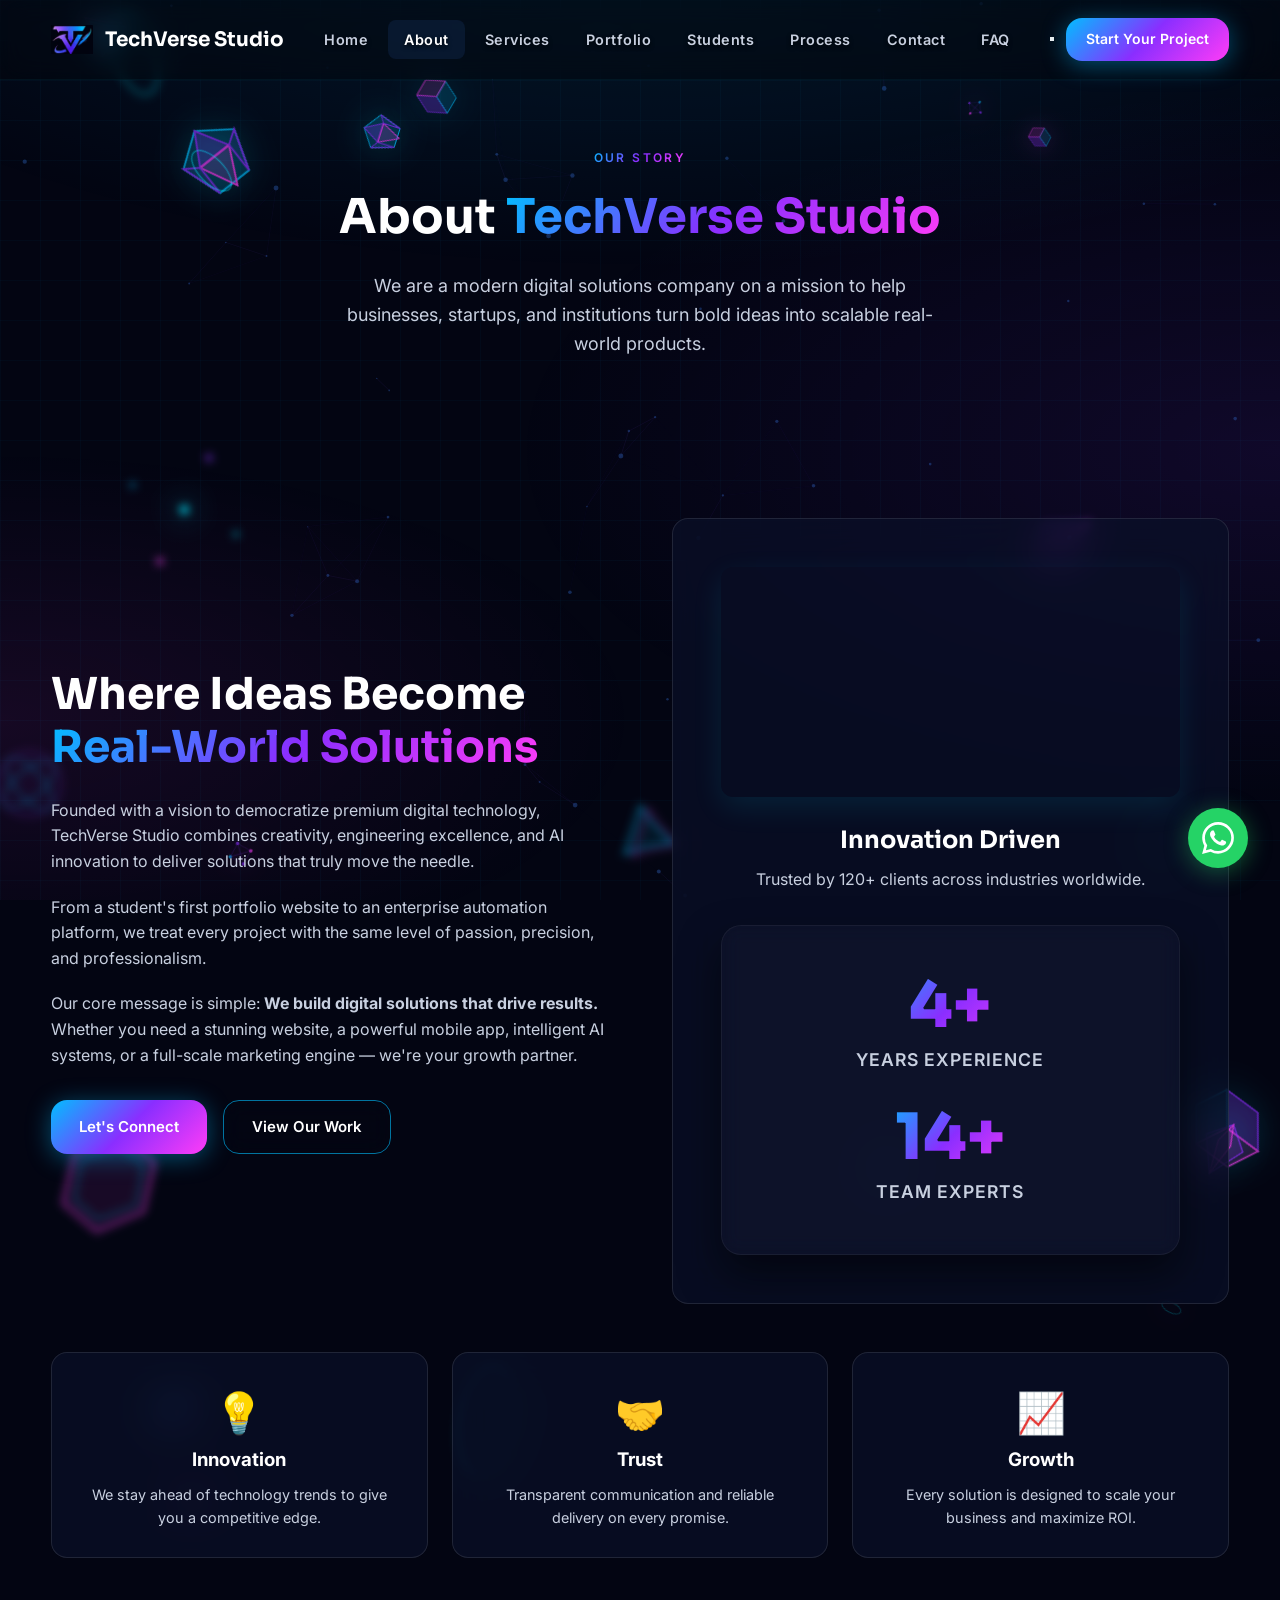
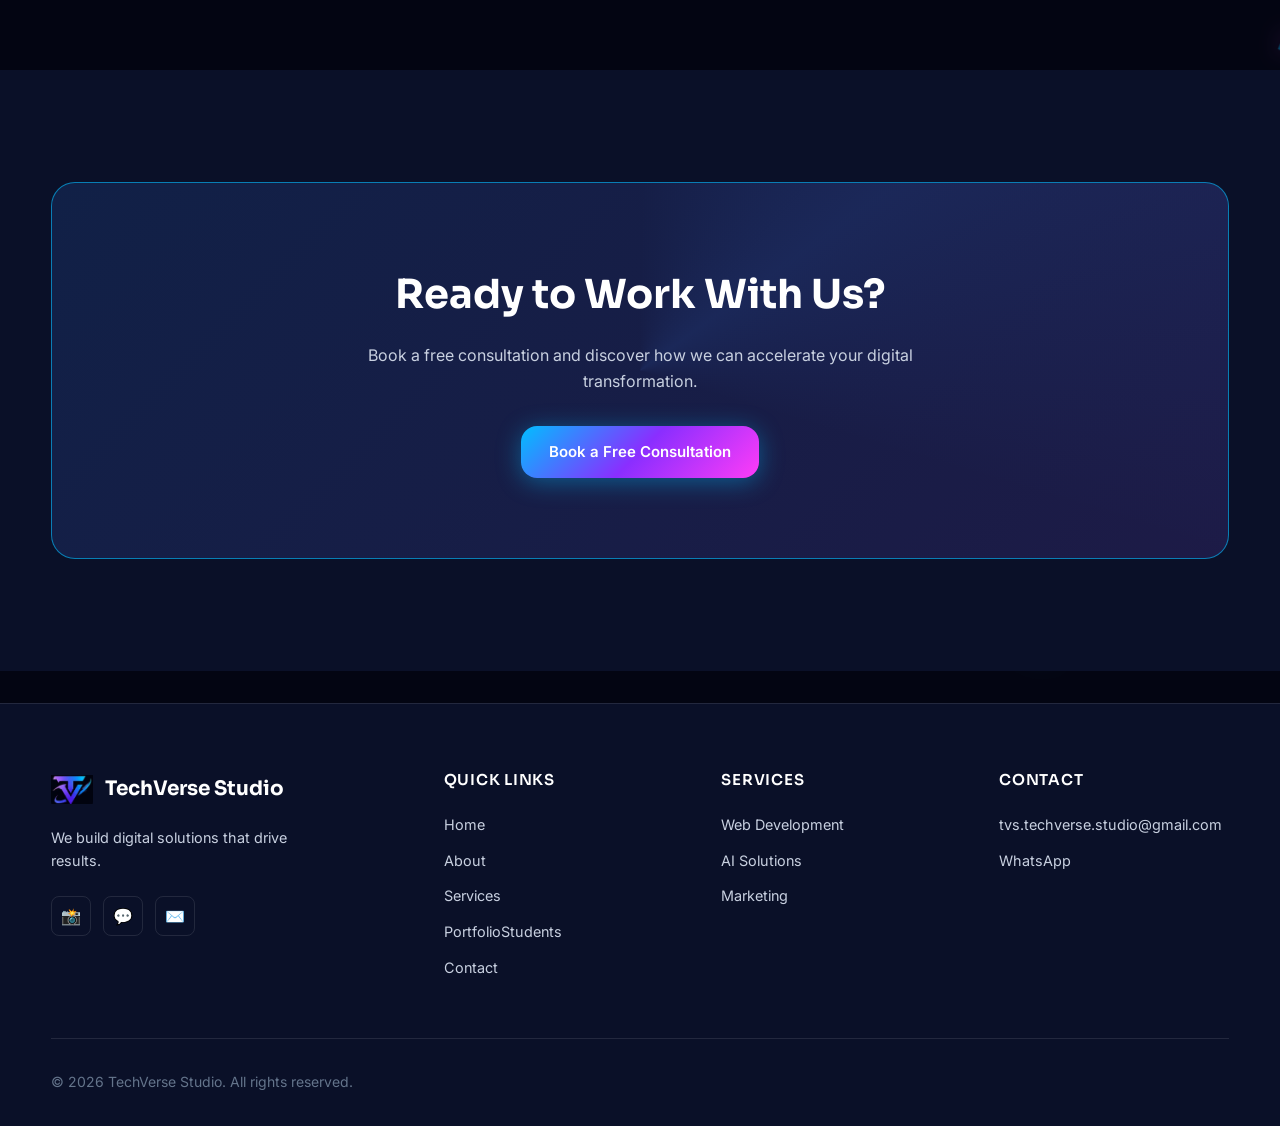
==== about.html @ c6647435 "Refine logo slider layout with perfect circular icons and polished typography" ====
<!DOCTYPE html>
<html lang="en" data-theme="dark">
<head>
  <meta charset="UTF-8">
  <meta name="viewport" content="width=device-width, initial-scale=1.0">
  <meta name="description" content="About TechVerse Studio — A premium digital solutions company building web, mobile, AI, and marketing systems that drive real results.">
  <title>About Us | TechVerse Studio</title>
  <link rel="stylesheet" href="css/style.css?v=20">
</head>
<body>
  <canvas id="particle-canvas" aria-hidden="true"></canvas>
  <header class="navbar scrolled" role="banner">
    <div class="nav-inner">
      <a href="index.html" class="logo"><div class="logo-icon"><img src="assets/logo.png" alt="TechVerse Studio logo"></div><span>TechVerse Studio</span></a>
      <nav class="nav-links" aria-label="Main navigation">
        <a href="index.html">Home</a><a href="about.html" class="active">About</a><a href="services.html">Services</a><a href="portfolio.html">Portfolio</a><a href="students.html">Students</a><a href="process.html">Process</a><a href="contact.html">Contact</a><a href="faq.html">FAQ</a>
      </nav>
      <div class="nav-actions">
        <button class="theme-toggle" type="button" aria-label="Switch theme"></button>
        <a href="contact.html" class="btn btn-primary btn-sm nav-cta">Start Your Project</a>
        <button class="menu-toggle" type="button" aria-label="Open menu"><span></span><span></span><span></span></button>
      </div>
    </div>
    <nav class="mobile-menu" aria-label="Mobile navigation">
      <a href="index.html">Home</a><a href="about.html" class="active">About</a><a href="services.html">Services</a><a href="portfolio.html">Portfolio</a><a href="students.html">Students</a><a href="process.html">Process</a><a href="contact.html">Contact</a><a href="faq.html">FAQ</a>
      <a href="contact.html" class="btn btn-primary" style="margin-top:1rem;text-align:center;">Start Your Project</a>
    </nav>
  </header>

  <main>
    <section class="page-hero">
      <div class="container reveal">
        <span class="section-label">Our Story</span>
        <h1>About <span class="gradient-text">TechVerse Studio</span></h1>
        <p>We are a modern digital solutions company on a mission to help businesses, startups, and institutions turn bold ideas into scalable real-world products.</p>
      </div>
    </section>

    <section class="section">
      <div class="container">
        <div class="about-grid">
          <div class="reveal">
            <h2 class="section-title" style="text-align:left;margin-bottom:1.5rem;">Where Ideas Become <span class="gradient-text">Real-World Solutions</span></h2>
            <p style="color:var(--text-secondary);margin-bottom:1.25rem;">Founded with a vision to democratize premium digital technology, TechVerse Studio combines creativity, engineering excellence, and AI innovation to deliver solutions that truly move the needle.</p>
            <p style="color:var(--text-secondary);margin-bottom:1.25rem;">From a student's first portfolio website to an enterprise automation platform, we treat every project with the same level of passion, precision, and professionalism.</p>
            <p style="color:var(--text-secondary);margin-bottom:2rem;">Our core message is simple: <strong>We build digital solutions that drive results.</strong> Whether you need a stunning website, a powerful mobile app, intelligent AI systems, or a full-scale marketing engine — we're your growth partner.</p>
            <div class="btn-group">
              <a href="contact.html" class="btn btn-primary">Let's Connect</a>
              <a href="portfolio.html" class="btn btn-secondary">View Our Work</a>
            </div>
          </div>
          <div class="about-visual reveal">
            <div class="glass-card">
              <div style="margin-bottom:1.5rem; border-radius: 12px; overflow: hidden; box-shadow: 0 10px 30px rgba(0, 229, 255, 0.1);">
                <video src="assets/videos/about-video.mp4" autoplay playsinline style="width: 100%; display: block;"></video>
              </div>
              <h3 style="font-family:var(--font-display);font-size:1.5rem;margin-bottom:0.5rem;">Innovation Driven</h3>
              <p style="color:var(--text-secondary);">Trusted by 120+ clients across industries worldwide.</p>
              <div class="stats-bar" style="margin-top:2rem;grid-template-columns:repeat(2,1fr);">
                <div class="stat-item"><div class="stat-number" data-count="5" data-suffix="+">0</div><div class="stat-label">Years Experience</div></div>
                <div class="stat-item"><div class="stat-number" data-count="15" data-suffix="+">0</div><div class="stat-label">Team Experts</div></div>
              </div>
            </div>
          </div>
        </div>
        <div class="values-grid">
          <article class="glass-card value-card reveal"><span class="value-icon" aria-hidden="true">💡</span><h3>Innovation</h3><p style="color:var(--text-secondary);font-size:0.9rem;margin-top:0.5rem;">We stay ahead of technology trends to give you a competitive edge.</p></article>
          <article class="glass-card value-card reveal"><span class="value-icon" aria-hidden="true">🤝</span><h3>Trust</h3><p style="color:var(--text-secondary);font-size:0.9rem;margin-top:0.5rem;">Transparent communication and reliable delivery on every promise.</p></article>
          <article class="glass-card value-card reveal"><span class="value-icon" aria-hidden="true">📈</span><h3>Growth</h3><p style="color:var(--text-secondary);font-size:0.9rem;margin-top:0.5rem;">Every solution is designed to scale your business and maximize ROI.</p></article>
        </div>
      </div>
    </section>

    <section class="section" style="background:var(--bg-secondary);">
      <div class="container reveal">
        <div class="cta-banner">
          <h2>Ready to Work With Us?</h2>
          <p>Book a free consultation and discover how we can accelerate your digital transformation.</p>
          <a href="contact.html" class="btn btn-primary">Book a Free Consultation</a>
        </div>
      </div>
    </section>
  </main>

  <footer class="footer" role="contentinfo">
    <div class="container">
      <div class="footer-grid">
        <div class="footer-brand">
          <a href="index.html" class="logo"><div class="logo-icon"><img src="assets/logo.png" alt="TechVerse Studio logo"></div><span>TechVerse Studio</span></a>
          <p>We build digital solutions that drive results.</p>
          <div class="social-links"><a href="https://www.instagram.com/techverse.studio?igsh=OHdoYjA3OWU3Mjho" target="_blank" rel="noopener noreferrer" aria-label="Instagram">📸</a><a href="#" data-whatsapp aria-label="WhatsApp">💬</a><a href="mailto:tvs.techverse.studio@gmail.com" aria-label="Email">✉️</a></div>
        </div>
        <div><h4>Quick Links</h4><ul class="footer-links"><li><a href="index.html">Home</a></li><li><a href="about.html">About</a></li><li><a href="services.html">Services</a></li><li><a href="portfolio.html">Portfolio</a><a href="students.html">Students</a></li><li><a href="contact.html">Contact</a></li></ul></div>
        <div><h4>Services</h4><ul class="footer-links"><li><a href="services.html">Web Development</a></li><li><a href="services.html">AI Solutions</a></li><li><a href="services.html">Marketing</a></li></ul></div>
        <div><h4>Contact</h4><ul class="footer-links"><li><a href="mailto:tvs.techverse.studio@gmail.com">tvs.techverse.studio@gmail.com</a></li><li><a href="#" data-whatsapp>WhatsApp</a></li></ul></div>
      </div>
      <div class="footer-bottom"><p>&copy; 2026 TechVerse Studio. All rights reserved.</p></div>
    </div>
  </footer>
  <a href="#" class="whatsapp-float" data-whatsapp aria-label="Chat on WhatsApp"><svg viewBox="0 0 24 24"><path d="M17.472 14.382c-.297-.149-1.758-.867-2.03-.967-.273-.099-.471-.148-.67.15-.197.297-.767.966-.94 1.164-.173.199-.347.223-.644.075-.297-.15-1.255-.463-2.39-1.475-.883-.788-1.48-1.761-1.653-2.059-.173-.297-.018-.458.13-.606.134-.133.298-.347.446-.52.149-.174.198-.298.298-.497.099-.198.05-.371-.025-.52-.075-.149-.669-1.612-.916-2.207-.242-.579-.487-.5-.669-.51-.173-.008-.371-.01-.57-.01-.198 0-.52.074-.792.372-.272.297-1.04 1.016-1.04 2.479 0 1.462 1.065 2.875 1.213 3.074.149.198 2.096 3.2 5.077 4.487.709.306 1.262.489 1.694.625.712.227 1.36.195 1.871.118.571-.085 1.758-.719 2.006-1.413.248-.694.248-1.289.173-1.413-.074-.124-.272-.198-.57-.347m-5.421 7.403h-.004a9.87 9.87 0 01-5.031-1.378l-.361-.214-3.741.982.998-3.648-.235-.374a9.86 9.86 0 01-1.51-5.26c.001-5.45 4.436-9.884 9.888-9.884 2.64 0 5.122 1.03 6.988 2.898a9.825 9.825 0 012.893 6.994c-.003 5.45-4.435 9.884-9.885 9.884m8.413-18.297A11.815 11.815 0 0012.05 0C5.495 0 .16 5.335.157 11.892c0 2.096.547 4.142 1.588 5.945L.057 24l6.305-1.654a11.882 11.882 0 005.683 1.448h.005c6.554 0 11.89-5.335 11.893-11.893a11.821 11.821 0 00-3.48-8.413z"/></svg></a>
  <script src="js/main.js"></script>
</body>
</html>
---- css/style.css ----
/* TechVerse Studio — Premium Futuristic Design System */

@import url('https://fonts.googleapis.com/css2?family=Inter:wght@300;400;500;600;700&family=Sora:wght@400;500;600;700;800&display=swap');

:root {
  --bg-primary: #030512;
  --bg-secondary: #0A1028;
  --bg-card: rgba(10, 16, 40, 0.7);
  --bg-card-hover: rgba(14, 22, 56, 0.9);
  --text-primary: #FFFFFF;
  --text-secondary: #C8D0E0;
  --text-muted: #64748b;
  --accent-blue: #00BFFF;
  --accent-cyan: #00E5FF;
  --accent-purple: #8A2EFF;
  --accent-pink: #FF3CF7;
  --gradient-main: linear-gradient(135deg, #00BFFF 0%, #8A2EFF 50%, #FF3CF7 100%);
  --gradient-text: linear-gradient(135deg, #00BFFF, #8A2EFF, #FF3CF7);
  --gradient-glow: linear-gradient(135deg, rgba(0, 191, 255, 0.4), rgba(138, 46, 255, 0.4));
  --border-glass: rgba(255, 255, 255, 0.1);
  --border-glow: rgba(0, 191, 255, 0.6);
  --shadow-neon: 0 0 20px rgba(0, 191, 255, 0.4), 0 0 60px rgba(138, 46, 255, 0.3);
  --shadow-card: 0 8px 32px rgba(0, 0, 0, 0.6);
  --radius-sm: 8px;
  --radius-md: 12px;
  --radius-lg: 16px;
  --radius-xl: 24px;
  --font-display: 'Sora', sans-serif;
  --font-body: 'Inter', sans-serif;
  --nav-height: 80px;
  --transition: 0.35s cubic-bezier(0.4, 0, 0.2, 1);
  --container: min(1200px, 92vw);
}

[data-theme="light"] {
  --bg-primary: #f8fafc;
  --bg-secondary: #eef2ff;
  --bg-card: rgba(255, 255, 255, 0.85);
  --bg-card-hover: rgba(255, 255, 255, 0.95);
  --text-primary: #0f172a;
  --text-secondary: #475569;
  --text-muted: #64748b;
  --border-glass: rgba(15, 23, 42, 0.1);
  --border-glow: rgba(59, 130, 246, 0.25);
  --shadow-neon: 0 0 40px rgba(59, 130, 246, 0.1);
  --shadow-card: 0 8px 32px rgba(15, 23, 42, 0.08);
}

*, *::before, *::after {
  box-sizing: border-box;
  margin: 0;
  padding: 0;
}

html {
  scroll-behavior: smooth;
  scroll-padding-top: var(--nav-height);
}

body {
  font-family: var(--font-body);
  background: var(--bg-primary);
  color: var(--text-primary);
  line-height: 1.6;
  overflow-x: hidden;
  position: relative;
  transition: background var(--transition), color var(--transition);
}

body::before {
  content: '';
  position: fixed;
  inset: 0;
  background:
    radial-gradient(ellipse 80% 50% at 50% -20%, rgba(0, 191, 255, 0.15), transparent),
    radial-gradient(ellipse 60% 40% at 100% 50%, rgba(138, 46, 255, 0.1), transparent),
    radial-gradient(ellipse 50% 30% at 0% 80%, rgba(255, 60, 247, 0.08), transparent),
    linear-gradient(rgba(0, 191, 255, 0.03) 1px, transparent 1px),
    linear-gradient(90deg, rgba(0, 191, 255, 0.03) 1px, transparent 1px);
  background-size: 100% 100%, 100% 100%, 100% 100%, 40px 40px, 40px 40px;
  pointer-events: none;
  z-index: 0;
}

#particle-canvas {
  position: fixed;
  inset: 0;
  z-index: 0;
  pointer-events: none;
  opacity: 0.6;
}

img {
  max-width: 100%;
  height: auto;
  display: block;
}

a {
  color: inherit;
  text-decoration: none;
  transition: color var(--transition);
}

ul { list-style: none; }

.container {
  width: var(--container);
  margin-inline: auto;
  position: relative;
  z-index: 1;
}

.hero {
  min-height: 100vh;
  display: flex;
  align-items: center;
  padding: calc(var(--nav-height) + 4rem) 0 4rem;
  background: radial-gradient(circle at top right, rgba(138, 46, 255, 0.1), transparent 40%),
              radial-gradient(circle at bottom left, rgba(0, 191, 255, 0.1), transparent 40%);
  position: relative;
}

.section {
  padding: clamp(4rem, 10vw, 7rem) 0;
  position: relative;
  z-index: 1;
}

.section-header {
  text-align: center;
  max-width: 720px;
  margin: 0 auto clamp(2.5rem, 5vw, 4rem);
}

.section-label {
  display: inline-block;
  font-size: 0.75rem;
  font-weight: 600;
  letter-spacing: 0.2em;
  text-transform: uppercase;
  background: var(--gradient-text);
  -webkit-background-clip: text;
  -webkit-text-fill-color: transparent;
  background-clip: text;
  margin-bottom: 0.75rem;
}

.section-title {
  font-family: var(--font-display);
  font-size: clamp(1.75rem, 4vw, 2.75rem);
  font-weight: 700;
  line-height: 1.2;
  margin-bottom: 1rem;
}

.section-desc {
  color: var(--text-secondary);
  font-size: clamp(1rem, 2vw, 1.125rem);
}

.gradient-text {
  background: var(--gradient-text);
  -webkit-background-clip: text;
  -webkit-text-fill-color: transparent;
  background-clip: text;
}

/* Buttons */
.btn {
  display: inline-flex;
  align-items: center;
  justify-content: center;
  gap: 0.5rem;
  padding: 0.875rem 1.75rem;
  font-family: var(--font-body);
  font-size: 0.9375rem;
  font-weight: 600;
  border-radius: 16px;
  border: none;
  cursor: pointer;
  transition: all 0.4s cubic-bezier(0.4, 0, 0.2, 1);
  position: relative;
  overflow: hidden;
}

.btn-primary {
  background: var(--gradient-main);
  color: #fff;
  box-shadow: 0 4px 24px rgba(0, 191, 255, 0.4);
}

.btn-primary:hover {
  transform: translateY(-3px) scale(1.02);
  box-shadow: 0 8px 40px rgba(0, 191, 255, 0.6), 0 0 60px rgba(138, 46, 255, 0.4);
}

.btn-secondary {
  background: transparent;
  color: var(--text-primary);
  border: 1px solid var(--border-glow);
  backdrop-filter: blur(12px);
}

.btn-secondary:hover {
  border-color: var(--accent-cyan);
  background: rgba(0, 191, 255, 0.1);
  box-shadow: 0 0 30px rgba(0, 229, 255, 0.3);
  transform: translateY(-3px) scale(1.02);
}

.btn-ghost {
  background: rgba(255, 255, 255, 0.05);
  border: 1px solid var(--border-glass);
  color: var(--text-primary);
}

.btn-ghost:hover {
  background: rgba(255, 255, 255, 0.1);
  border-color: var(--border-glow);
}

.btn-sm { padding: 0.625rem 1.25rem; font-size: 0.875rem; }

.btn-group {
  display: flex;
  flex-wrap: wrap;
  gap: 1rem;
}

/* Glass cards */
.glass-card {
  background: var(--bg-card);
  backdrop-filter: blur(20px);
  -webkit-backdrop-filter: blur(20px);
  border: 1px solid var(--border-glass);
  border-radius: var(--radius-lg);
  padding: 1.75rem;
  transition: all var(--transition);
  position: relative;
  overflow: hidden;
}

.glass-card::before {
  content: '';
  position: absolute;
  inset: 0;
  border-radius: inherit;
  padding: 2px;
  background: linear-gradient(135deg, rgba(0, 191, 255, 0.8), transparent 40%, rgba(255, 60, 247, 0.6));
  -webkit-mask: linear-gradient(#fff 0 0) content-box, linear-gradient(#fff 0 0);
  mask: linear-gradient(#fff 0 0) content-box, linear-gradient(#fff 0 0);
  -webkit-mask-composite: xor;
  mask-composite: exclude;
  opacity: 0;
  transition: opacity var(--transition);
  pointer-events: none;
}

.glass-card:hover {
  background: var(--bg-card-hover);
  transform: translateY(-4px);
  box-shadow: var(--shadow-neon), var(--shadow-card);
  border-color: var(--border-glow);
}

.glass-card:hover::before { opacity: 1; }

/* Navbar */
.navbar {
  position: fixed;
  top: 0;
  left: 0;
  right: 0;
  height: var(--nav-height);
  z-index: 1000;
  transition: all var(--transition);
}

.navbar.scrolled {
  background: rgba(3, 5, 8, 0.85);
  backdrop-filter: blur(20px);
  -webkit-backdrop-filter: blur(20px);
  border-bottom: 1px solid var(--border-glass);
  box-shadow: 0 4px 24px rgba(0, 0, 0, 0.2);
}

[data-theme="light"] .navbar.scrolled {
  background: rgba(248, 250, 252, 0.9);
}

.nav-inner {
  display: flex;
  align-items: center;
  justify-content: space-between;
  height: 100%;
  width: var(--container);
  margin-inline: auto;
}

.logo {
  display: flex;
  align-items: center;
  gap: 0.75rem;
  font-family: var(--font-display);
  font-weight: 700;
  font-size: 1.25rem;
}

.logo-icon {
  width: 42px;
  height: 42px;
  border-radius: var(--radius-sm);
  background: transparent;
  display: flex;
  align-items: center;
  justify-content: center;
  flex-shrink: 0;
  overflow: hidden;
}

.logo-icon svg { width: 24px; height: 24px; }

.logo-icon img {
  width: 100%;
  height: 100%;
  object-fit: contain;
}

.nav-links {
  display: flex;
  align-items: center;
  gap: 0.25rem;
}

.nav-links a {
  padding: 0.5rem 1rem;
  font-size: 0.9rem;
  font-weight: 500;
  color: var(--text-secondary);
  border-radius: var(--radius-sm);
  transition: all var(--transition);
}

.nav-links a:hover,
.nav-links a.active {
  color: var(--text-primary);
  background: rgba(59, 130, 246, 0.1);
}

.nav-actions {
  display: flex;
  align-items: center;
  gap: 0.75rem;
}



.theme-toggle:hover {
  border-color: var(--border-glow);
  box-shadow: 0 0 16px rgba(59, 130, 246, 0.2);
}

.nav-cta { display: inline-flex; }

.menu-toggle {
  display: none;
  flex-direction: column;
  gap: 5px;
  width: 44px;
  height: 44px;
  padding: 10px;
  border: 1px solid var(--border-glass);
  border-radius: var(--radius-sm);
  background: rgba(255, 255, 255, 0.05);
  cursor: pointer;
}

.menu-toggle span {
  display: block;
  height: 2px;
  background: var(--text-primary);
  border-radius: 2px;
  transition: all var(--transition);
}

.menu-toggle.active span:nth-child(1) {
  transform: rotate(45deg) translate(5px, 5px);
}

.menu-toggle.active span:nth-child(2) { opacity: 0; }

.menu-toggle.active span:nth-child(3) {
  transform: rotate(-45deg) translate(5px, -5px);
}

.mobile-menu {
  display: none;
  position: fixed;
  top: var(--nav-height);
  left: 0;
  right: 0;
  bottom: 0;
  background: rgba(3, 5, 8, 0.98);
  backdrop-filter: blur(24px);
  z-index: 999;
  padding: 2rem;
  flex-direction: column;
  gap: 0.5rem;
  transform: translateX(100%);
  transition: transform 0.4s cubic-bezier(0.4, 0, 0.2, 1);
}

.mobile-menu.open {
  transform: translateX(0);
}

.mobile-menu a {
  padding: 1rem 1.25rem;
  font-size: 1.125rem;
  font-weight: 500;
  border-radius: var(--radius-md);
  border: 1px solid transparent;
}

.mobile-menu a:hover,
.mobile-menu a.active {
  background: rgba(59, 130, 246, 0.1);
  border-color: var(--border-glass);
}

/* Hero */
.hero {
  min-height: 100vh;
  display: flex;
  align-items: center;
  padding-top: var(--nav-height);
  position: relative;
  overflow: hidden;
}

.hero-grid {
  display: grid;
  grid-template-columns: 1fr 1fr;
  gap: 3rem;
  align-items: center;
}

.hero-badge {
  display: inline-flex;
  align-items: center;
  gap: 0.5rem;
  padding: 0.5rem 1rem;
  background: rgba(59, 130, 246, 0.1);
  border: 1px solid var(--border-glow);
  border-radius: 100px;
  font-size: 0.8125rem;
  font-weight: 500;
  color: var(--accent-cyan);
  margin-bottom: 1.5rem;
  animation: fadeInUp 0.8s ease;
}

.hero-badge .pulse {
  width: 8px;
  height: 8px;
  background: var(--accent-cyan);
  border-radius: 50%;
  animation: pulse 2s infinite;
}

.hero-content {
  position: relative;
  pointer-events: auto;
}

.hero h1 {
  font-family: var(--font-display);
  font-size: clamp(2.25rem, 5vw, 3.5rem);
  font-weight: 800;
  line-height: 1.1;
  margin-bottom: 1.25rem;
  animation: fadeInUp 0.8s ease 0.1s both;
}

.hero-tagline {
  font-size: clamp(1rem, 2vw, 1.25rem);
  color: var(--accent-cyan);
  font-weight: 500;
  margin-bottom: 0.75rem;
  animation: fadeInUp 0.8s ease 0.15s both;
}

.hero p {
  color: var(--text-secondary);
  font-size: clamp(1rem, 2vw, 1.125rem);
  max-width: 540px;
  margin-bottom: 2rem;
  animation: fadeInUp 0.8s ease 0.2s both;
}

.hero .btn-group { animation: fadeInUp 0.8s ease 0.3s both; }

.hero-visual {
  position: relative;
  animation: fadeIn 1s ease 0.4s both;
  display: flex;
  justify-content: center;
  align-items: center; /* Align with left-side content center */
}

/* 3D Robot Video Integration */
.robot-container {
  position: relative;
  width: 180%; /* Even larger frame width */
  max-width: 1400px; 
  right: -25%; 
  margin-inline: auto;
  display: flex;
  justify-content: flex-end;
  align-items: center;
  transform: translateY(-20px) scale(2.1); /* Scaled up by ~30% from 1.6 */
  pointer-events: none;
}

.robot-ambient-glow {
  position: absolute;
  bottom: 10%;
  left: 50%;
  transform: translateX(-50%);
  width: 60%;
  height: 40px;
  background: radial-gradient(ellipse at center, rgba(138, 46, 255, 0.6) 0%, rgba(0, 191, 255, 0.3) 50%, transparent 80%);
  filter: blur(20px);
  z-index: 0;
  animation: pulse 4s infinite alternate;
}

.robot-video {
  width: 100%;
  height: auto;
  position: relative;
  z-index: 1;
  object-fit: contain;
  /* Strictly remove generator logos in corners */
  clip-path: inset(0 15% 15% 15%); 
  /* Aggressively fade the margins of the video box to 0% opacity long before the actual edge, guaranteeing a seamless blend into the website background */
  -webkit-mask-image: radial-gradient(ellipse at 50% 45%, black 40%, transparent 75%);
  mask-image: radial-gradient(ellipse at 50% 45%, black 40%, transparent 75%);
}

/* Creative Speech Cloud Caption */
.video-caption {
  position: absolute;
  top: -20%; /* Shifted even higher to -20% */
  right: 55%; /* Shifted towards the right */
  z-index: 20;
  display: flex;
  align-items: center;
  justify-content: center;
  background: rgba(3, 5, 18, 0.7);
  backdrop-filter: blur(12px);
  -webkit-backdrop-filter: blur(12px);
  border: 1px solid rgba(0, 229, 255, 0.3);
  padding: 1.25rem 2rem;
  /* Speech bubble shape: fully rounded except the bottom-right corner which acts as the base of the tail */
  border-radius: 40px 40px 5px 40px;
  box-shadow: 0 15px 35px rgba(0, 229, 255, 0.15), inset 0 0 15px rgba(0, 229, 255, 0.1);
  animation: float 4s ease-in-out infinite;
  white-space: nowrap;
  
  /* Hidden by default, appears when waving */
  opacity: 0;
  transform: translateY(10px) scale(0.95);
  transition: opacity 0.4s ease, transform 0.4s ease;
  pointer-events: none;
}

.hero-visual.is-waving .video-caption {
  opacity: 1;
  transform: translateY(0) scale(1);
}

/* The Speech Tail pointing towards the robot's mouth */
.video-caption::after {
  content: '';
  position: absolute;
  bottom: 10px;
  right: -12px;
  width: 24px;
  height: 24px;
  background: rgba(3, 5, 18, 0.7);
  border-right: 1px solid rgba(0, 229, 255, 0.3);
  border-top: 1px solid rgba(0, 229, 255, 0.3);
  backdrop-filter: blur(12px);
  -webkit-backdrop-filter: blur(12px);
  transform: rotate(45deg);
  border-radius: 4px;
  z-index: -1;
  box-shadow: 5px -5px 10px rgba(0, 229, 255, 0.05);
}

.typewriter-text {
  font-family: var(--font-mono);
  font-size: clamp(0.9rem, 1.2vw, 1.1rem);
  font-weight: 600;
  color: #ffffff;
  text-transform: uppercase;
  letter-spacing: 3px;
  text-shadow: 0 0 8px rgba(0, 229, 255, 0.5);
  border-right: none;
  white-space: normal;
  text-align: center;
  margin: 0 auto;
  line-height: 1.4;
  clip-path: inset(0 100% 0 0);
  animation: none;
}

.hero-visual.is-waving .typewriter-text {
  animation: typing-clip 1.5s forwards;
}

@keyframes typing-clip {
  from { clip-path: inset(0 100% 0 0); }
  to { clip-path: inset(0 0 0 0); }
}

@keyframes blink-caret {
  from, to { border-color: transparent }
  50% { border-color: var(--accent-cyan); }
}

.floating {
  animation: float 6s ease-in-out infinite;
}

.floating-delay { animation-delay: -3s; }

/* Stats */
.stats-bar {
  display: grid;
  grid-template-columns: repeat(4, 1fr);
  gap: 1.5rem;
  margin-top: 4rem;
  padding: 2rem;
  background: var(--bg-card);
  backdrop-filter: blur(20px);
  border: 1px solid var(--border-glass);
  border-radius: var(--radius-xl);
}

.stat-item { text-align: center; }

.stat-number {
  font-family: var(--font-display);
  font-size: clamp(2rem, 4vw, 2.75rem);
  font-weight: 700;
  background: var(--gradient-text);
  -webkit-background-clip: text;
  -webkit-text-fill-color: transparent;
  background-clip: text;
}

.stat-label {
  font-size: 0.875rem;
  color: var(--text-secondary);
  margin-top: 0.25rem;
}

/* Services grid */
.services-grid {
  display: grid;
  grid-template-columns: repeat(auto-fill, minmax(280px, 1fr));
  gap: 1.5rem;
}

.service-card .service-icon {
  width: 56px;
  height: 56px;
  border-radius: var(--radius-md);
  background: linear-gradient(135deg, rgba(59, 130, 246, 0.2), rgba(139, 92, 246, 0.2));
  display: flex;
  align-items: center;
  justify-content: center;
  font-size: 1.5rem;
  margin-bottom: 1.25rem;
  transition: transform var(--transition);
}

.service-card:hover .service-icon {
  transform: scale(1.08);
  box-shadow: 0 0 24px rgba(59, 130, 246, 0.3);
}

.service-card h3 {
  font-family: var(--font-display);
  font-size: 1.125rem;
  font-weight: 600;
  margin-bottom: 0.5rem;
}

.service-card p {
  font-size: 0.9rem;
  color: var(--text-secondary);
  line-height: 1.5;
}

/* Why choose / benefits */
.benefits-grid {
  display: grid;
  grid-template-columns: repeat(auto-fill, minmax(300px, 1fr));
  gap: 1.5rem;
}

.benefit-card {
  display: flex;
  gap: 1.25rem;
  align-items: flex-start;
}

.benefit-num {
  font-family: var(--font-display);
  font-size: 2rem;
  font-weight: 800;
  background: var(--gradient-text);
  -webkit-background-clip: text;
  -webkit-text-fill-color: transparent;
  background-clip: text;
  opacity: 0.6;
  line-height: 1;
}

.benefit-card h3 {
  font-size: 1.125rem;
  font-weight: 600;
  margin-bottom: 0.375rem;
}

.benefit-card p {
  font-size: 0.9rem;
  color: var(--text-secondary);
}

/* Industries */
.industries-grid {
  display: grid;
  grid-template-columns: repeat(auto-fill, minmax(160px, 1fr));
  gap: 1.25rem;
}

.industry-card {
  text-align: center;
  padding: 2rem 1rem;
}

.industry-card .industry-icon {
  font-size: 2.5rem;
  margin-bottom: 1rem;
  display: block;
}

.industry-card h3 {
  font-size: 1rem;
  font-weight: 600;
}

/* Process timeline */
.process-timeline {
  display: grid;
  grid-template-columns: repeat(5, 1fr);
  gap: 1rem;
  position: relative;
}

.process-timeline::before {
  content: '';
  position: absolute;
  top: 36px;
  left: 10%;
  right: 10%;
  height: 2px;
  background: linear-gradient(90deg, var(--accent-blue), var(--accent-cyan), var(--accent-purple), var(--accent-pink));
  opacity: 0.6;
  z-index: 0;
}

.process-step {
  text-align: center;
  position: relative;
  z-index: 1;
}

.process-step .step-icon {
  width: 72px;
  height: 72px;
  margin: 0 auto 1.25rem;
  border-radius: 50%;
  background: var(--bg-card);
  border: 2px solid var(--border-glow);
  display: flex;
  align-items: center;
  justify-content: center;
  font-size: 1.5rem;
  transition: all var(--transition);
  box-shadow: var(--shadow-neon);
}

.process-step:hover .step-icon {
  transform: scale(1.1);
  box-shadow: 0 0 32px rgba(59, 130, 246, 0.4);
}

.process-step h3 {
  font-family: var(--font-display);
  font-size: 1rem;
  font-weight: 600;
  margin-bottom: 0.5rem;
}

.process-step p {
  font-size: 0.8125rem;
  color: var(--text-secondary);
  padding: 0 0.5rem;
}

/* Portfolio */
.filter-bar {
  display: flex;
  flex-wrap: wrap;
  justify-content: center;
  gap: 0.75rem;
  margin-bottom: 2.5rem;
}

.filter-btn {
  padding: 0.625rem 1.25rem;
  font-size: 0.875rem;
  font-weight: 500;
  border-radius: 100px;
  border: 1px solid var(--border-glass);
  background: transparent;
  color: var(--text-secondary);
  cursor: pointer;
  transition: all var(--transition);
}

.filter-btn:hover,
.filter-btn.active {
  background: var(--gradient-main);
  color: #fff;
  border-color: transparent;
  box-shadow: 0 4px 16px rgba(59, 130, 246, 0.3);
}

.portfolio-grid {
  display: grid;
  grid-template-columns: repeat(auto-fill, minmax(340px, 1fr));
  gap: 1.5rem;
}

.portfolio-card {
  padding: 0;
  overflow: hidden;
}

.portfolio-card.hidden { display: none; }

.portfolio-image {
  aspect-ratio: 16/10;
  overflow: hidden;
  position: relative;
}

.portfolio-image img {
  width: 100%;
  height: 100%;
  object-fit: cover;
  transition: transform 0.6s ease;
}

.portfolio-card:hover .portfolio-image img {
  transform: scale(1.08);
}

.portfolio-image .category-badge {
  position: absolute;
  top: 1rem;
  left: 1rem;
  padding: 0.375rem 0.875rem;
  background: rgba(3, 5, 8, 0.8);
  backdrop-filter: blur(8px);
  border-radius: 100px;
  font-size: 0.75rem;
  font-weight: 600;
  color: var(--accent-cyan);
}

.portfolio-content { padding: 1.5rem; }

.portfolio-content h3 {
  font-family: var(--font-display);
  font-size: 1.25rem;
  font-weight: 600;
  margin-bottom: 0.5rem;
}

.portfolio-content p {
  font-size: 0.9rem;
  color: var(--text-secondary);
  margin-bottom: 1rem;
}

.tech-tags {
  display: flex;
  flex-wrap: wrap;
  gap: 0.5rem;
}

.tech-tags span {
  font-size: 0.75rem;
  padding: 0.25rem 0.625rem;
  background: rgba(59, 130, 246, 0.1);
  border-radius: 100px;
  color: var(--accent-cyan);
}

/* Testimonials */
.testimonials-grid {
  display: grid;
  grid-template-columns: repeat(auto-fill, minmax(320px, 1fr));
  gap: 1.5rem;
}

.testimonial-card .stars {
  color: #fbbf24;
  font-size: 1rem;
  letter-spacing: 2px;
  margin-bottom: 1rem;
}

.testimonial-card blockquote {
  font-size: 1rem;
  color: var(--text-secondary);
  font-style: italic;
  margin-bottom: 1.5rem;
  line-height: 1.7;
}

.testimonial-author {
  display: flex;
  align-items: center;
  gap: 1rem;
}

.author-avatar {
  width: 48px;
  height: 48px;
  border-radius: 50%;
  background: var(--gradient-main);
  display: flex;
  align-items: center;
  justify-content: center;
  font-weight: 700;
  font-size: 1rem;
}

.author-info strong {
  display: block;
  font-size: 0.9375rem;
}

.author-info span {
  font-size: 0.8125rem;
  color: var(--text-muted);
}

/* CTA banner */
.cta-banner {
  text-align: center;
  padding: clamp(3rem, 8vw, 5rem);
  background: linear-gradient(135deg, rgba(59, 130, 246, 0.15), rgba(139, 92, 246, 0.15));
  border: 1px solid var(--border-glow);
  border-radius: var(--radius-xl);
  position: relative;
  overflow: hidden;
}

.cta-banner::before {
  content: '';
  position: absolute;
  inset: -50%;
  background: conic-gradient(from 0deg, transparent, rgba(59, 130, 246, 0.1), transparent 30%);
  animation: rotate 20s linear infinite;
}

.cta-banner > * { position: relative; z-index: 1; }

.cta-banner h2 {
  font-family: var(--font-display);
  font-size: clamp(1.75rem, 4vw, 2.5rem);
  font-weight: 700;
  margin-bottom: 1rem;
}

.cta-banner p {
  color: var(--text-secondary);
  margin-bottom: 2rem;
  max-width: 560px;
  margin-inline: auto;
}

/* Pricing */
.pricing-grid {
  display: grid;
  grid-template-columns: repeat(auto-fill, minmax(300px, 1fr));
  gap: 1.5rem;
  align-items: stretch;
}

.pricing-card {
  display: flex;
  flex-direction: column;
}

.pricing-card.featured {
  border-color: var(--border-glow);
  transform: scale(1.02);
  box-shadow: var(--shadow-neon);
}

.pricing-card .plan-name {
  font-family: var(--font-display);
  font-size: 1.25rem;
  font-weight: 600;
  margin-bottom: 0.5rem;
}

.pricing-card .plan-price {
  font-size: 2rem;
  font-weight: 700;
  margin-bottom: 0.25rem;
}

.pricing-card .plan-price span {
  font-size: 0.875rem;
  font-weight: 400;
  color: var(--text-muted);
}

.pricing-card .plan-desc {
  font-size: 0.9rem;
  color: var(--text-secondary);
  margin-bottom: 1.5rem;
  flex-grow: 1;
}

.pricing-features {
  margin-bottom: 1.5rem;
}

.pricing-features li {
  padding: 0.5rem 0;
  font-size: 0.9rem;
  color: var(--text-secondary);
  display: flex;
  align-items: center;
  gap: 0.5rem;
}

.pricing-features li::before {
  content: '✓';
  color: var(--accent-cyan);
  font-weight: 700;
}

/* FAQ */
.faq-list { max-width: 800px; margin-inline: auto; }

.faq-item {
  border-bottom: 1px solid var(--border-glass);
  overflow: hidden;
}

.faq-question {
  width: 100%;
  display: flex;
  align-items: center;
  justify-content: space-between;
  gap: 1rem;
  padding: 1.25rem 0;
  background: none;
  border: none;
  color: var(--text-primary);
  font-family: var(--font-body);
  font-size: 1.0625rem;
  font-weight: 600;
  text-align: left;
  cursor: pointer;
  transition: color var(--transition);
}

.faq-question:hover { color: var(--accent-cyan); }

.faq-question .icon {
  flex-shrink: 0;
  width: 28px;
  height: 28px;
  border-radius: 50%;
  border: 1px solid var(--border-glass);
  display: flex;
  align-items: center;
  justify-content: center;
  font-size: 1.25rem;
  transition: transform var(--transition);
}

.faq-item.open .faq-question .icon { transform: rotate(45deg); }

.faq-answer {
  max-height: 0;
  overflow: hidden;
  transition: max-height 0.4s ease;
}

.faq-answer-inner {
  padding-bottom: 1.25rem;
  color: var(--text-secondary);
  font-size: 0.9375rem;
  line-height: 1.7;
}

.faq-item.open .faq-answer { max-height: 300px; }

/* Contact */
.contact-grid {
  display: grid;
  grid-template-columns: 1fr 1.2fr;
  gap: 3rem;
  align-items: start;
}

.contact-info h3 {
  font-family: var(--font-display);
  font-size: 1.5rem;
  margin-bottom: 1rem;
}

.contact-methods {
  display: flex;
  flex-direction: column;
  gap: 1.25rem;
  margin: 2rem 0;
}

.contact-method {
  display: flex;
  align-items: center;
  gap: 1rem;
  padding: 1rem;
  background: var(--bg-card);
  border: 1px solid var(--border-glass);
  border-radius: var(--radius-md);
  transition: all var(--transition);
}

.contact-method:hover {
  border-color: var(--border-glow);
  transform: translateX(4px);
}

.contact-method .icon {
  width: 48px;
  height: 48px;
  border-radius: var(--radius-sm);
  background: linear-gradient(135deg, rgba(59, 130, 246, 0.2), rgba(139, 92, 246, 0.2));
  display: flex;
  align-items: center;
  justify-content: center;
  font-size: 1.25rem;
}

.contact-form .form-group {
  margin-bottom: 1.25rem;
}

.contact-form label {
  display: block;
  font-size: 0.875rem;
  font-weight: 500;
  margin-bottom: 0.5rem;
  color: var(--text-secondary);
}

.contact-form input,
.contact-form select,
.contact-form textarea {
  width: 100%;
  padding: 0.875rem 1rem;
  background: rgba(255, 255, 255, 0.03);
  border: 1px solid var(--border-glass);
  border-radius: var(--radius-md);
  color: var(--text-primary);
  font-family: var(--font-body);
  font-size: 1rem;
  transition: all var(--transition);
}

.contact-form input:focus,
.contact-form select:focus,
.contact-form textarea:focus {
  outline: none;
  border-color: var(--accent-cyan);
  box-shadow: 0 0 0 3px rgba(6, 182, 212, 0.15);
}

.contact-form input.error,
.contact-form select.error,
.contact-form textarea.error {
  border-color: #ef4444;
}

.form-error {
  font-size: 0.8125rem;
  color: #ef4444;
  margin-top: 0.375rem;
  display: none;
}

.form-error.visible { display: block; }

.form-row {
  display: grid;
  grid-template-columns: 1fr 1fr;
  gap: 1.25rem;
}

.form-success {
  display: none;
  padding: 1rem;
  background: rgba(34, 197, 94, 0.1);
  border: 1px solid rgba(34, 197, 94, 0.3);
  border-radius: var(--radius-md);
  color: #4ade80;
  margin-bottom: 1rem;
}

.form-success.visible { display: block; }

/* Blog placeholder */
.blog-grid {
  display: grid;
  grid-template-columns: repeat(auto-fill, minmax(320px, 1fr));
  gap: 1.5rem;
}

.blog-card .blog-date {
  font-size: 0.8125rem;
  color: var(--accent-cyan);
  margin-bottom: 0.75rem;
}

.blog-card h3 {
  font-size: 1.125rem;
  font-weight: 600;
  margin-bottom: 0.5rem;
}

.blog-card p {
  font-size: 0.9rem;
  color: var(--text-secondary);
}

.coming-soon-badge {
  display: inline-block;
  padding: 0.25rem 0.75rem;
  background: rgba(139, 92, 246, 0.2);
  border-radius: 100px;
  font-size: 0.75rem;
  font-weight: 600;
  color: var(--accent-purple);
  margin-bottom: 1rem;
}

/* Page hero (inner pages) */
.page-hero {
  padding: calc(var(--nav-height) + 4rem) 0 3rem;
  text-align: center;
  position: relative;
}

.page-hero h1 {
  font-family: var(--font-display);
  font-size: clamp(2rem, 5vw, 3rem);
  font-weight: 700;
  margin-bottom: 1rem;
}

.page-hero p {
  color: var(--text-secondary);
  font-size: 1.125rem;
  max-width: 600px;
  margin-inline: auto;
}

/* About */
.about-grid {
  display: grid;
  grid-template-columns: 1fr 1fr;
  gap: 4rem;
  align-items: center;
}

.about-visual {
  position: relative;
}

.about-visual .glass-card {
  padding: 3rem;
  text-align: center;
}

.values-grid {
  display: grid;
  grid-template-columns: repeat(3, 1fr);
  gap: 1.5rem;
  margin-top: 3rem;
}

.value-card { text-align: center; }

.value-card .value-icon {
  font-size: 2.5rem;
  margin-bottom: 1rem;
}

/* Footer */
.footer {
  background: var(--bg-secondary);
  border-top: 1px solid var(--border-glass);
  padding: 4rem 0 2rem;
  margin-top: 2rem;
  position: relative;
  z-index: 1;
}

.footer-grid {
  display: grid;
  grid-template-columns: 1.5fr repeat(3, 1fr);
  gap: 3rem;
  margin-bottom: 3rem;
}

.footer-brand p {
  color: var(--text-secondary);
  font-size: 0.9rem;
  margin: 1rem 0 1.5rem;
  max-width: 280px;
}

.footer h4 {
  font-family: var(--font-display);
  font-size: 0.9375rem;
  font-weight: 600;
  margin-bottom: 1.25rem;
  text-transform: uppercase;
  letter-spacing: 0.05em;
}

.footer-links li { margin-bottom: 0.625rem; }

.footer-links a {
  font-size: 0.9rem;
  color: var(--text-secondary);
}

.footer-links a:hover { color: var(--accent-cyan); }

.social-links {
  display: flex;
  gap: 0.75rem;
}

.social-links a {
  width: 40px;
  height: 40px;
  border-radius: var(--radius-sm);
  border: 1px solid var(--border-glass);
  display: flex;
  align-items: center;
  justify-content: center;
  transition: all var(--transition);
}

.social-links a:hover {
  border-color: var(--border-glow);
  background: rgba(59, 130, 246, 0.1);
  transform: translateY(-2px);
}

.footer-bottom {
  padding-top: 2rem;
  border-top: 1px solid var(--border-glass);
  display: flex;
  flex-wrap: wrap;
  justify-content: space-between;
  align-items: center;
  gap: 1rem;
  font-size: 0.875rem;
  color: var(--text-muted);
}

/* WhatsApp float */
.whatsapp-float {
  position: fixed;
  bottom: 2rem;
  right: 2rem;
  width: 60px;
  height: 60px;
  background: #25d366;
  border-radius: 50%;
  display: flex;
  align-items: center;
  justify-content: center;
  box-shadow: 0 4px 24px rgba(37, 211, 102, 0.4);
  z-index: 998;
  transition: all var(--transition);
  animation: pulse-whatsapp 2s infinite;
}

.whatsapp-float:hover {
  transform: scale(1.1);
  box-shadow: 0 8px 32px rgba(37, 211, 102, 0.5);
}

.whatsapp-float svg { width: 32px; height: 32px; fill: #fff; }

/* Animations */
@keyframes fadeInUp {
  from { opacity: 0; transform: translateY(24px); }
  to { opacity: 1; transform: translateY(0); }
}

@keyframes fadeIn {
  from { opacity: 0; }
  to { opacity: 1; }
}

@keyframes float {
  0%, 100% { transform: translateY(0); }
  50% { transform: translateY(-16px); }
}

@keyframes pulse {
  0%, 100% { opacity: 1; transform: scale(1); }
  50% { opacity: 0.5; transform: scale(1.2); }
}

@keyframes pulse-whatsapp {
  0%, 100% { box-shadow: 0 4px 24px rgba(37, 211, 102, 0.4); }
  50% { box-shadow: 0 4px 32px rgba(37, 211, 102, 0.7), 0 0 0 8px rgba(37, 211, 102, 0.1); }
}

@keyframes rotate {
  to { transform: rotate(360deg); }
}

.reveal {
  opacity: 0;
  transform: translateY(30px);
  transition: opacity 0.7s ease, transform 0.7s ease;
}

.reveal.visible {
  opacity: 1;
  transform: translateY(0);
}

/* 3D Floating Objects */
.parallax-layer {
  position: absolute;
  inset: 0;
  pointer-events: none;
  z-index: 0;
  overflow: hidden;
}

.floating-element {
  position: absolute;
  pointer-events: none;
  will-change: transform;
}

.glass-shape {
  background: linear-gradient(135deg, rgba(255, 60, 247, 0.1), rgba(0, 191, 255, 0.1));
  backdrop-filter: blur(8px);
  border: 1px solid rgba(255, 255, 255, 0.1);
  box-shadow: 0 0 20px rgba(138, 46, 255, 0.2);
}

.neon-wireframe {
  fill: none;
  stroke: url(#neon-gradient);
  stroke-width: 2;
  filter: drop-shadow(0 0 10px rgba(0, 191, 255, 0.6));
}

@keyframes float-bob {
  0%, 100% { transform: translateY(0) rotate(0deg); }
  50% { transform: translateY(-30px) rotate(5deg); }
}

@keyframes float-bob-reverse {
  0%, 100% { transform: translateY(0) rotate(0deg); }
  50% { transform: translateY(30px) rotate(-5deg); }
}

@keyframes slow-spin-x {
  from { transform: rotateX(0deg); }
  to { transform: rotateX(360deg); }
}

@keyframes slow-spin-y {
  from { transform: rotateY(0deg); }
  to { transform: rotateY(360deg); }
}

@keyframes slow-spin-z {
  from { transform: rotateZ(0deg); }
  to { transform: rotateZ(360deg); }
}

@keyframes pulse-glow {
  0%, 100% { filter: drop-shadow(0 0 10px rgba(0, 191, 255, 0.4)); opacity: 0.15; }
  50% { filter: drop-shadow(0 0 25px rgba(255, 60, 247, 0.7)); opacity: 0.3; }
}

/* Responsive */
@media (max-width: 1024px) {
  .hero-grid,
  .about-grid,
  .contact-grid { grid-template-columns: 1fr; }

  .hero-visual { order: -1; max-width: 400px; margin-inline: auto; }

  .process-timeline {
    grid-template-columns: repeat(2, 1fr);
    gap: 2rem;
  }

  .process-timeline::before { display: none; }

  .stats-bar { grid-template-columns: repeat(2, 1fr); }

  .footer-grid { grid-template-columns: 1fr 1fr; }

  .values-grid { grid-template-columns: 1fr; }
}

@media (max-width: 768px) {
  .nav-links,
  .nav-cta { display: none !important; }

  .menu-toggle { display: flex; }

  .mobile-menu { display: flex; }

  .process-timeline { grid-template-columns: 1fr; }

  .form-row { grid-template-columns: 1fr; }

  .footer-grid { grid-template-columns: 1fr; }

  .pricing-card.featured { transform: none; }
}

@media (max-width: 480px) {
  .stats-bar { grid-template-columns: 1fr; }

  .btn-group { flex-direction: column; }

  .btn-group .btn { width: 100%; }
}

@media (prefers-reduced-motion: reduce) {
  *, *::before, *::after {
    animation-duration: 0.01ms !important;
    animation-iteration-count: 1 !important;
    transition-duration: 0.01ms !important;
  }
  html { scroll-behavior: auto; }
}
/* ==========================================================================
   Services Section (Zigzag Layout)
   ========================================================================== */
.services-wrapper {
  display: flex;
  flex-direction: column;
}

.service-row {
  display: grid;
  grid-template-columns: 1fr 1fr;
  gap: 4rem;
  align-items: center;
}

.service-content {
  display: flex;
  flex-direction: column;
  gap: 1.25rem;
}

.service-icon {
  width: 56px;
  height: 56px;
  border-radius: 16px;
  background: rgba(138, 46, 255, 0.15);
  border: 1px solid rgba(138, 46, 255, 0.3);
  display: flex;
  align-items: center;
  justify-content: center;
  font-size: 1.5rem;
  color: var(--accent-purple);
  font-weight: 600;
  font-family: var(--font-mono);
}

.service-title {
  font-size: clamp(2rem, 3vw, 2.5rem);
  font-weight: 700;
  line-height: 1.2;
}

.service-desc {
  color: var(--text-secondary);
  font-size: 1.125rem;
  max-width: 90%;
}

.service-list {
  list-style: none;
  padding: 0;
  display: flex;
  flex-direction: column;
  gap: 1rem;
  margin-top: 1rem;
}

.service-list li {
  display: flex;
  align-items: center;
  gap: 1rem;
  color: var(--text-secondary);
  font-size: 1.05rem;
}

.service-list li::before {
  content: '';
  width: 6px;
  height: 6px;
  border-radius: 50%;
  background: var(--accent-purple);
  box-shadow: 0 0 10px var(--accent-purple);
  flex-shrink: 0;
}

.service-visual {
  position: relative;
  width: 100%;
  z-index: 1;
  transition: transform 0.5s cubic-bezier(0.175, 0.885, 0.32, 1.275);
}

.service-visual:hover {
  transform: translateY(-10px) scale(1.02);
}

.service-visual::before {
  content: '';
  position: absolute;
  top: -10%;
  left: -10%;
  right: -10%;
  bottom: -15%;
  background: var(--glow-color, rgba(0, 191, 255, 1));
  filter: blur(80px);
  z-index: -1;
  border-radius: 50%;
  opacity: 0.8;
  transition: all 0.5s ease;
}

.service-visual:hover::before {
  top: -15%;
  left: -15%;
  right: -15%;
  bottom: -20%;
  filter: blur(100px);
  opacity: 1;
}

.service-image-wrapper {
  position: relative;
  z-index: 1;
  border-radius: 20px;
  overflow: hidden;
  background: var(--bg-card);
  border: 1px solid var(--border-glass);
  box-shadow: 0 10px 40px rgba(0, 0, 0, 0.5);
  padding: 8px; /* gives it a nested window feel */
  animation: floatImage 8s ease-in-out infinite;
  transition: box-shadow 0.5s ease;
}

.service-visual:hover .service-image-wrapper {
  box-shadow: 0 20px 50px rgba(0, 0, 0, 0.7);
}

@keyframes floatImage {
  0% { transform: translateY(0px); }
  50% { transform: translateY(-15px); }
  100% { transform: translateY(0px); }
}

.service-image {
  width: 100%;
  height: auto;
  border-radius: 12px;
  display: block;
  object-fit: cover;
}

/* Responsive Reordering for Alternating Rows */
@media (max-width: 992px) {
  .service-row {
    grid-template-columns: 1fr;
    gap: 3rem;
  }
  
  .service-row.reverse .service-content {
    order: -1; /* Ensure text is always above image on mobile */
  }
  
  .service-desc {
    max-width: 100%;
  }
}




/* ==========================================================================
   The TechVerse Portfolio
   ========================================================================== */
#portfolio-verse {
  position: relative;
  width: 100%;
  height: 100vh;
  background: #030512;
  overflow: hidden;
  display: flex;
  justify-content: center;
  align-items: center;
}

.verse-container {
  position: relative;
  width: 100%;
  height: 100%;
}

.verse-container::after {
  content: "";
  position: absolute;
  top: 0; left: 0; right: 0; bottom: 0;
  pointer-events: none;
  background: radial-gradient(circle at center, transparent 30%, rgba(0,0,0,0.85) 100%);
  z-index: 15;
}

/* Fullscreen Background Video */
.verse-brain {
  position: absolute;
  top: 0;
  left: 0;
  width: 100%;
  height: 100%;
  z-index: 10;
  transition: filter 0.5s ease;
}

.verse-brain video {
  width: 100%;
  height: 100%;
  object-fit: cover;
}

/* Project Cards Container */
.verse-projects {
  position: absolute;
  top: 0;
  left: 0;
  width: 100%;
  height: 100%;
  pointer-events: none;
  z-index: 20;
}


/* Hero Intro Card */
.verse-hero-card {
  position: absolute;
  top: 50%;
  left: 50%;
  transform: translate(-50%, -50%);
  width: 90%;
  max-width: 800px;
  background: rgba(10, 15, 30, 0.4);
  backdrop-filter: blur(25px);
  -webkit-backdrop-filter: blur(25px);
  border: 1px solid rgba(255, 255, 255, 0.1);
  border-radius: 30px;
  padding: 4rem;
  text-align: center;
  z-index: 25; /* above projects */
  opacity: 0;
  visibility: hidden;
  box-shadow: 0 40px 100px rgba(0, 0, 0, 0.8), inset 0 0 0 1px rgba(255,255,255,0.05);
  pointer-events: auto;
}

.verse-hero-card::before {
  content: '';
  position: absolute;
  inset: -1px;
  border-radius: 30px;
  padding: 1px;
  background: linear-gradient(135deg, rgba(0, 191, 255, 0.5), rgba(138, 46, 255, 0.5), transparent);
  -webkit-mask: linear-gradient(#fff 0 0) content-box, linear-gradient(#fff 0 0);
  -webkit-mask-composite: xor;
  mask-composite: exclude;
  pointer-events: none;
}

.verse-hero-card h1 {
  font-size: 4rem;
  margin-bottom: 1.5rem;
  line-height: 1.1;
}

.verse-hero-card p {
  color: #a0a0a0;
  font-size: 1.5rem;
  line-height: 1.6;
}

/* Large Glassmorphism Card (70% coverage) */

.verse-card {
  position: absolute;
  top: 50%;
  left: 50%;
  transform: translate(-50%, -50%);
  width: 70vw;
  height: 70vh;
  background: rgba(10, 15, 30, 0.4);
  backdrop-filter: blur(25px);
  -webkit-backdrop-filter: blur(25px);
  border: 1px solid rgba(255, 255, 255, 0.1);
  border-radius: 30px;
  padding: 3rem;
  opacity: 0;
  visibility: hidden;
  z-index: 20;
  box-shadow: 0 40px 100px rgba(0, 0, 0, 0.8), inset 0 0 0 1px rgba(255,255,255,0.05);
  pointer-events: auto;
  
  display: flex;
  gap: 3rem;
  align-items: center;
}

.verse-card::before {
  content: '';
  position: absolute;
  inset: -1px;
  border-radius: 30px;
  padding: 1px;
  background: linear-gradient(135deg, rgba(0, 191, 255, 0.5), rgba(138, 46, 255, 0.5), transparent);
  -webkit-mask: linear-gradient(#fff 0 0) content-box, linear-gradient(#fff 0 0);
  -webkit-mask-composite: xor;
  mask-composite: exclude;
  pointer-events: none;
}

.verse-card-image {
  flex: 1;
  height: 100%;
  border-radius: 20px;
  overflow: hidden;
  position: relative;
  box-shadow: 0 20px 50px rgba(0,0,0,0.5);
}

.verse-card-image img {
  width: 100%;
  height: 100%;
  object-fit: cover;
  transition: transform 0.8s cubic-bezier(0.175, 0.885, 0.32, 1.275);
}

.verse-card:hover .verse-card-image img {
  transform: scale(1.05);
}

.verse-card-content {
  flex: 1;
  color: #fff;
  display: flex;
  flex-direction: column;
  justify-content: center;
}

.verse-category {
  display: inline-block;
  align-self: flex-start;
  padding: 0.5rem 1rem;
  background: rgba(0, 191, 255, 0.15);
  color: #00BFFF;
  border-radius: 30px;
  font-size: 1rem;
  font-weight: 600;
  margin-bottom: 1.5rem;
  border: 1px solid rgba(0, 191, 255, 0.3);
}

.verse-card h3 {
  font-size: 3rem;
  margin-bottom: 1rem;
  background: linear-gradient(90deg, #fff, #b3b3b3);
  -webkit-background-clip: text;
  -webkit-text-fill-color: transparent;
  line-height: 1.1;
}

.verse-card p {
  color: #a0a0a0;
  font-size: 1.25rem;
  line-height: 1.6;
  margin-bottom: 2rem;
}

.tech-tags {
  display: flex;
  gap: 0.75rem;
  flex-wrap: wrap;
  margin-bottom: 2.5rem;
}

.tech-tags span {
  padding: 0.5rem 1rem;
  background: rgba(255, 255, 255, 0.05);
  border: 1px solid rgba(255, 255, 255, 0.1);
  border-radius: 8px;
  font-size: 1rem;
  color: #d1d5db;
}

.verse-card .btn {
  align-self: flex-start;
}

@media (max-width: 900px) {
  .verse-card {
    width: 90vw;
    height: 85vh;
    flex-direction: column;
    padding: 1.5rem;
    gap: 1.5rem;
  }
  .verse-card-image {
    width: 100%;
    height: 40%;
    flex: none;
  }
  .verse-card-content {
    justify-content: flex-start;
  }
  .verse-card h3 { font-size: 2rem; }
}

/* Slideshow Controls */
.verse-slider-controls {
  position: absolute;
  bottom: 5vh;
  left: 50%;
  transform: translateX(-50%);
  display: flex;
  gap: 1rem;
  z-index: 30;
}

.verse-dot {
  width: 12px;
  height: 12px;
  border-radius: 50%;
  background: rgba(255, 255, 255, 0.2);
  border: 1px solid rgba(255, 255, 255, 0.1);
  cursor: pointer;
  transition: all 0.3s ease;
  backdrop-filter: blur(5px);
}

.verse-dot:hover {
  background: rgba(255, 255, 255, 0.5);
  transform: scale(1.2);
}

.verse-dot.active {
  background: rgba(0, 191, 255, 0.8);
  border-color: rgba(0, 191, 255, 1);
  box-shadow: 0 0 10px rgba(0, 191, 255, 0.5);
  transform: scale(1.3);
}
/* ==========================================================================
   Home Page: Professional Additions
   ========================================================================== */

/* Logo Marquee */
.logo-marquee-section {
  padding: 4rem 0;
  background: var(--bg-primary);
  border-bottom: 1px solid rgba(255, 255, 255, 0.05);
  overflow: hidden;
}

.marquee-container {
  width: 100%;
  overflow: hidden;
  position: relative;
}

.marquee-container::before,
.marquee-container::after {
  content: "";
  position: absolute;
  top: 0;
  width: 150px;
  height: 100%;
  z-index: 2;
}

.marquee-container::before {
  left: 0;
  background: linear-gradient(to right, var(--bg-primary), transparent);
}

.marquee-container::after {
  right: 0;
  background: linear-gradient(to left, var(--bg-primary), transparent);
}

.marquee-track {
  display: flex;
  width: max-content;
  animation: scroll-marquee 20s linear infinite;
}

.marquee-track:hover {
  animation-play-state: paused;
}

.marquee-item {
  display: flex;
  align-items: center;
  justify-content: center;
  padding: 0 3rem;
}

.marquee-item img {
  height: 40px;
  max-width: 120px;
  transition: all 0.3s ease;
}

.marquee-item:hover img {
  filter: brightness(0) invert(1) opacity(1) !important;
  transform: scale(1.1);
}

@keyframes scroll-marquee {
  0% { transform: translateX(0); }
  100% { transform: translateX(-50%); }
}

/* Why Us Grid */
.why-us-grid {
  display: grid;
  grid-template-columns: repeat(auto-fit, minmax(250px, 1fr));
  gap: 2rem;
  margin-top: 3rem;
}

.feature-card {
  padding: 2.5rem;
  transition: transform 0.3s ease, box-shadow 0.3s ease;
  height: 100%;
}

.feature-card:hover {
  transform: translateY(-10px);
  box-shadow: 0 20px 40px rgba(0, 191, 255, 0.1), inset 0 0 0 1px rgba(0, 191, 255, 0.3);
}

.feature-icon {
  font-size: 2.5rem;
  margin-bottom: 1.5rem;
  background: linear-gradient(135deg, rgba(0, 191, 255, 0.2), transparent);
  width: 60px;
  height: 60px;
  display: flex;
  align-items: center;
  justify-content: center;
  border-radius: 12px;
  border: 1px solid rgba(0, 191, 255, 0.3);
}

.feature-card h3 {
  font-size: 1.5rem;
  margin-bottom: 1rem;
}

.feature-card p {
  color: var(--text-secondary);
  font-size: 1rem;
  line-height: 1.6;
}

/* Services Preview */
.services-preview-grid {
  display: grid;
  grid-template-columns: repeat(auto-fit, minmax(300px, 1fr));
  gap: 2rem;
  margin-top: 3rem;
}

.service-preview-card {
  background: rgba(255, 255, 255, 0.02);
  border: 1px solid rgba(255, 255, 255, 0.05);
  border-radius: 20px;
  padding: 2.5rem;
  text-decoration: none;
  color: var(--text-primary);
  transition: all 0.3s ease;
  position: relative;
  overflow: hidden;
}

.service-preview-card::before {
  content: '';
  position: absolute;
  top: 0; left: 0; right: 0; bottom: 0;
  background: radial-gradient(circle at 50% 0%, rgba(0,191,255,0.1), transparent 70%);
  opacity: 0;
  transition: opacity 0.3s ease;
}

.service-preview-card:hover {
  transform: translateY(-5px);
  border-color: rgba(0, 191, 255, 0.5);
  box-shadow: 0 10px 30px rgba(0,0,0,0.5);
}

.service-preview-card:hover::before {
  opacity: 1;
}

.service-preview-icon {
  font-size: 3rem;
  margin-bottom: 1.5rem;
}

.service-preview-card h3 {
  font-size: 1.5rem;
  margin-bottom: 1rem;
}

.service-preview-card p {
  color: var(--text-secondary);
  margin-bottom: 1.5rem;
  line-height: 1.6;
}

.service-link {
  color: var(--primary);
  font-weight: 600;
  font-size: 0.9rem;
  text-transform: uppercase;
  letter-spacing: 1px;
}

/* Testimonials Vertical Slideshow */
.testimonial-slider-container {
  margin-top: 4rem;
  padding: 1rem 0;
  position: relative;
  height: 350px; /* Fixed height to hold the absolute cards */
  max-width: 800px;
  margin-left: auto;
  margin-right: auto;
  overflow: hidden;
}

.testimonial-track {
  position: relative;
  width: 100%;
  height: 100%;
}

.testimonial-card {
  position: absolute;
  top: 0;
  left: 0;
  width: 100%;
  padding: 3rem;
  display: flex;
  flex-direction: column;
  opacity: 0;
  visibility: hidden;
  transform: translateY(50px);
  transition: all 0.8s cubic-bezier(0.4, 0, 0.2, 1);
}

.testimonial-card.active {
  opacity: 1;
  visibility: visible;
  transform: translateY(0);
}

.testimonial-card.exit {
  opacity: 0;
  visibility: hidden;
  transform: translateY(-50px);
}

.quote-icon {
  font-size: 4rem;
  color: var(--primary);
  line-height: 1;
  opacity: 0.5;
  margin-bottom: 1rem;
  font-family: serif;
}

.testimonial-text {
  font-size: 1.1rem;
  line-height: 1.7;
  color: var(--text-primary);
  flex-grow: 1;
  margin-bottom: 2rem;
  font-style: italic;
}

.testimonial-author {
  display: flex;
  align-items: center;
  gap: 1rem;
}

.testimonial-author img {
  width: 50px;
  height: 50px;
  border-radius: 50%;
  object-fit: cover;
  border: 2px solid var(--primary);
}

.testimonial-author strong {
  display: block;
  font-size: 1.1rem;
  color: #fff;
}

.testimonial-author span {
  display: block;
  font-size: 0.9rem;
  color: var(--text-muted);
}

@media (max-width: 900px) {
  .testimonial-slider-container {
    height: 450px;
  }
}

/* ==========================================================================
   Stats Bar Section
   ========================================================================== */
.stats-section {
  position: relative;
  z-index: 10;
  margin-top: -3rem; /* Pulls it up closer to the hero naturally */
}

.stats-bar {
  display: flex;
  justify-content: space-around;
  align-items: center;
  flex-wrap: wrap;
  gap: 2rem;
  padding: 3rem;
  background: rgba(255, 255, 255, 0.02);
  border: 1px solid rgba(255, 255, 255, 0.05);
  border-radius: 20px;
  backdrop-filter: blur(10px);
  box-shadow: 0 20px 40px rgba(0, 0, 0, 0.5);
}

.stat-item {
  text-align: center;
}

.stat-number {
  font-size: 4rem;
  font-weight: 800;
  background: linear-gradient(135deg, #00BFFF, #8A2EFF, #FF3CF7);
  -webkit-background-clip: text;
  -webkit-text-fill-color: transparent;
  margin-bottom: 0.5rem;
  line-height: 1;
}

.stat-label {
  color: var(--text-secondary);
  font-size: 1.1rem;
  font-weight: 600;
  text-transform: uppercase;
  letter-spacing: 1px;
}

/* ==========================================================================
   Student Projects Bento Box
   ========================================================================== */

.bento-grid {
  display: grid;
  grid-template-columns: repeat(4, 1fr);
  grid-auto-rows: 250px;
  gap: 1.5rem;
  margin-top: 3rem;
}

.bento-card {
  position: relative;
  border-radius: 24px;
  padding: 2.5rem;
  text-decoration: none;
  color: var(--text-primary);
  display: flex;
  flex-direction: column;
  justify-content: flex-end;
  overflow: hidden;
  transition: transform 0.4s cubic-bezier(0.175, 0.885, 0.32, 1.275), box-shadow 0.4s ease;
  transform-style: preserve-3d;
  background: rgba(255, 255, 255, 0.02);
  border: 1px solid rgba(255, 255, 255, 0.05);
}

.bento-wide {
  grid-column: span 2;
}

.bento-tall {
  grid-row: span 2;
}

/* Base state for all cards */
.student-card {
  grid-column: span 2; /* fallback for mobile */
}

/* Desktop sizing */
@media (min-width: 900px) {
  .student-card:nth-child(1) { grid-column: span 2; grid-row: span 2; }
  .student-card:nth-child(2) { grid-column: span 2; grid-row: span 1; }
  .student-card:nth-child(3) { grid-column: span 1; grid-row: span 1; }
  .student-card:nth-child(4) { grid-column: span 1; grid-row: span 1; }
}

@media (max-width: 899px) {
  .bento-grid {
    grid-template-columns: 1fr;
    grid-auto-rows: minmax(250px, auto);
  }
  .bento-wide, .bento-tall, .student-card:nth-child(n) {
    grid-column: span 1;
    grid-row: span 1;
  }
}

.bento-glow {
  position: absolute;
  top: 0; left: 0; right: 0; bottom: 0;
  background: radial-gradient(circle at center, rgba(0, 191, 255, 0.15) 0%, transparent 60%);
  opacity: 0;
  transition: opacity 0.4s ease;
  z-index: 1;
  pointer-events: none;
}

.bento-card:hover {
  transform: translateY(-10px) scale(1.02);
  box-shadow: 0 30px 60px rgba(0, 0, 0, 0.6), inset 0 0 0 1px rgba(0, 191, 255, 0.4);
}

.bento-card:hover .bento-glow {
  opacity: 1;
}

.bento-content {
  position: relative;
  z-index: 2;
  transform: translateZ(20px);
}

.bento-card h3 {
  font-size: 1.8rem;
  margin-bottom: 0.5rem;
  background: linear-gradient(to right, #fff, #aaa);
  -webkit-background-clip: text;
  -webkit-text-fill-color: transparent;
}

.bento-card p {
  color: var(--text-secondary);
  font-size: 1rem;
  line-height: 1.5;
  margin-bottom: 1.5rem;
}

.bento-link {
  color: #00BFFF;
  font-weight: 600;
  font-size: 0.9rem;
  text-transform: uppercase;
  letter-spacing: 1px;
  opacity: 0.7;
  transition: opacity 0.3s ease, color 0.3s ease;
}

.bento-card:hover .bento-link {
  opacity: 1;
  color: #FF3CF7;
}

.student-badges {
  position: absolute;
  top: 2rem;
  left: 2.5rem;
  display: flex;
  gap: 0.5rem;
  flex-wrap: wrap;
  z-index: 2;
  transform: translateZ(30px);
}

.student-badge {
  background: rgba(255, 255, 255, 0.1);
  color: #fff;
  padding: 0.3rem 0.8rem;
  border-radius: 20px;
  font-size: 0.75rem;
  font-weight: 600;
  text-transform: uppercase;
  letter-spacing: 0.5px;
  border: 1px solid rgba(255, 255, 255, 0.2);
  backdrop-filter: blur(5px);
}

.student-badge.primary {
  background: rgba(0, 191, 255, 0.2);
  border-color: rgba(0, 191, 255, 0.4);
  color: #00BFFF;
}

/* ==========================================================================
   Project Accordion
   ========================================================================== */

.accordion-wrapper {
  margin-top: 3rem;
  display: flex;
  flex-direction: column;
  gap: 1rem;
}

.project-accordion {
  background: rgba(255, 255, 255, 0.02);
  border: 1px solid rgba(255, 255, 255, 0.05);
  border-radius: 16px;
  overflow: hidden;
  transition: all 0.3s ease;
}

.project-accordion:hover {
  border-color: rgba(0, 191, 255, 0.3);
  box-shadow: 0 0 20px rgba(0, 191, 255, 0.15);
  background: rgba(255, 255, 255, 0.03);
}

.project-accordion.active {
  border-color: rgba(0, 191, 255, 0.6);
  box-shadow: 0 0 40px rgba(0, 191, 255, 0.3), inset 0 0 20px rgba(0, 191, 255, 0.05);
  background: rgba(255, 255, 255, 0.04);
}

.project-accordion-header {
  width: 100%;
  text-align: left;
  padding: 1.5rem 2rem;
  background: transparent;
  border: none;
  color: var(--text-primary);
  display: flex;
  justify-content: space-between;
  align-items: center;
  cursor: pointer;
  font-family: inherit;
  font-size: 1.25rem;
  font-weight: 600;
  transition: background 0.3s ease;
}

.project-accordion-header:hover {
  background: rgba(255, 255, 255, 0.05);
}

.project-accordion-icon {
  font-size: 1.5rem;
  font-weight: 300;
  color: var(--accent-blue);
  transition: transform 0.3s ease;
}

.project-accordion.active .project-accordion-icon {
  transform: rotate(45deg);
}

.project-accordion-content {
  max-height: 0;
  overflow: hidden;
  transition: max-height 0.4s cubic-bezier(0.175, 0.885, 0.32, 1.275);
  padding: 0 2rem;
}

.project-accordion.active .project-accordion-content {
  /* max-height is set inline via JS for smooth transition */
}

/* ==========================================================================
   Pricing Section
   ========================================================================== */
.pricing-grid {
  display: grid;
  grid-template-columns: repeat(auto-fit, minmax(300px, 1fr));
  gap: 2rem;
  margin-top: 3rem;
}

.pricing-card {
  padding: 2.5rem 2rem;
  display: flex;
  flex-direction: column;
  position: relative;
  transition: transform 0.3s ease, box-shadow 0.3s ease;
  overflow: visible !important;
}

.pricing-card:hover {
  transform: translateY(-10px);
  box-shadow: 0 20px 40px rgba(0, 0, 0, 0.4);
}

.premium-card {
  border-color: rgba(0, 191, 255, 0.5);
  box-shadow: 0 0 30px rgba(0, 191, 255, 0.15), inset 0 0 20px rgba(0, 191, 255, 0.05);
}

.premium-card:hover {
  box-shadow: 0 0 50px rgba(0, 191, 255, 0.3), inset 0 0 20px rgba(0, 191, 255, 0.1);
}

.pricing-badge {
  position: absolute;
  top: 0;
  left: 50%;
  transform: translate(-50%, -50%);
  background: linear-gradient(135deg, var(--accent-blue), var(--accent-purple));
  color: white;
  padding: 0.25rem 0.8rem;
  border-radius: 20px;
  font-size: 0.75rem;
  font-weight: 700;
  letter-spacing: 0.5px;
  text-transform: uppercase;
  box-shadow: 0 5px 15px rgba(0, 191, 255, 0.4);
  white-space: nowrap;
}

.pricing-title {
  font-size: 1.5rem;
  margin-bottom: 0.5rem;
}

.pricing-desc {
  color: var(--text-secondary);
  font-size: 0.95rem;
  margin-bottom: 2rem;
  min-height: 45px;
}

.pricing-price-container {
  margin-bottom: 2rem;
  display: flex;
  align-items: center;
  justify-content: flex-start;
  min-height: 50px;
}

.revealed-price {
  font-size: 2.5rem;
  font-weight: 700;
  color: white;
  animation: fadeIn 0.5s ease forwards;
}

.pricing-features {
  list-style: none;
  padding: 0;
  margin: 0;
  margin-top: auto;
}

.pricing-features li {
  padding: 0.75rem 0;
  border-bottom: 1px solid rgba(255, 255, 255, 0.05);
  display: flex;
  align-items: center;
}

.pricing-features li::before {
  content: '✓';
  color: var(--accent-blue);
  margin-right: 0.75rem;
  font-weight: bold;
}

.pricing-features li.disabled {
  color: rgba(255, 255, 255, 0.3);
}

.pricing-features li.disabled::before {
  content: '✕';
  color: rgba(255, 255, 255, 0.3);
}

.pricing-features li:last-child {
  border-bottom: none;
}

/* ==========================================================================
   Comprehensive Mobile Responsiveness Fixes
   ========================================================================== */
@media (max-width: 768px) {
  /* Layout Grids */
  .contact-grid,
  .about-grid,
  .hero-grid,
  .service-row,
  .service-row.reverse,
  .footer-grid,
  .form-row,
  .process-timeline,
  .stats-bar,
  .values-grid {
    grid-template-columns: 1fr !important;
  }
  
  /* Reset order for reversed grids to put text above image */
  .service-row.reverse .service-content {
    order: -1 !important;
  }
  
  /* Adjust hero layouts */
  .hero-inner,
  .about-grid {
    text-align: center;
  }
  
  .page-hero {
    padding: calc(var(--nav-height) + 2rem) 0 2rem !important;
  }
  
  /* Mobile padding reduction */
  .container {
    padding-inline: 1.25rem !important;
  }
  
  .section {
    padding: 3rem 0 !important;
  }
  
  /* Fix sticky components */
  .mobile-menu {
    overflow-y: auto;
  }
  
  .pricing-card, .bento-card, .glass-card {
    padding: 1.5rem !important;
  }
}

@media (max-width: 480px) {
  .hero h1 {
    font-size: 2.5rem !important;
  }
  .page-hero h1 {
    font-size: 2rem !important;
  }
  
  .stats-bar {
    grid-template-columns: 1fr !important;
  }
  
  /* Allow portfolio and service grids to squish fully */
  .services-grid, .portfolio-grid, .pricing-grid, .blog-grid, .testimonials-grid {
    grid-template-columns: 1fr !important;
  }
}

/* ==========================================================================
   Targeted Mobile Fixes (Hero, Portfolio, Menu Scroll)
   ========================================================================== */
@media (max-width: 768px) {
  /* 1. Hero Video Fix */
  .hero-visual {
    margin-top: 3rem !important;
  }
  
  /* 2. Portfolio Cards Fix */
  .verse-card {
    height: auto !important;
    min-height: 70vh !important;
    max-height: 90vh !important;
    overflow-y: auto !important;
    padding: 1.5rem !important;
    gap: 1rem !important;
    justify-content: flex-start !important;
  }
  
  .verse-card-image {
    height: 200px !important;
    min-height: 200px !important;
    flex: none !important;
  }
  
  .verse-card h3 {
    font-size: 1.5rem !important;
    margin-bottom: 0.5rem !important;
  }
  
  .verse-card p {
    font-size: 0.95rem !important;
    margin-bottom: 1.5rem !important;
  }
  
  .verse-card .btn {
    align-self: center !important;
    width: 100% !important;
    text-align: center !important;
    padding: 0.75rem 1rem !important;
    margin-top: auto !important;
  }
  
  /* 3. Mobile Menu Scroll Fix */
  .mobile-menu {
    overflow-y: auto !important;
    padding-bottom: 5rem !important;
    justify-content: flex-start !important;
  }
  
  .mobile-menu a {
    flex-shrink: 0 !important;
  }
}

/* ==========================================================================
   Visual Polish & Human-Centric Layout (Mobile Only)
   ========================================================================== */
/* Hide Scrollbars but keep functionality */
.mobile-menu::-webkit-scrollbar,
.verse-card::-webkit-scrollbar {
  display: none !important;
}
.mobile-menu,
.verse-card {
  -ms-overflow-style: none !important;  /* IE and Edge */
  scrollbar-width: none !important;  /* Firefox */
}

@media (max-width: 768px) {
  /* Fix Hero Layout Order (Text first, Robot second) */
  .hero-visual {
    order: 2 !important;
    margin-top: 1rem !important; /* Reduced since it's below text now */
  }
  
  .hero-content {
    order: 1 !important;
  }
  
  /* Shrink and reposition the speech bubble caption */
  .hero-visual.is-waving .video-caption {
    transform: translateY(0) scale(0.65) !important;
  }
  .video-caption {
    top: 5% !important;
    right: auto !important;
    left: -15% !important;
    padding: 1rem 1.5rem !important;
  }
  
  /* Shrink WhatsApp button and move it to avoid overlapping text */
  .whatsapp-float {
    width: 48px !important;
    height: 48px !important;
    bottom: 1.5rem !important;
    right: 1.5rem !important;
  }
  
  .whatsapp-float svg {
    width: 24px !important;
    height: 24px !important;
  }
}

/* ==========================================================================
   Final Hero Layout Polish (Mobile Only)
   ========================================================================== */
@media (max-width: 768px) {
  /* 1. Remove massive top space */
  .hero {
    align-items: flex-start !important;
    padding-top: calc(var(--nav-height) + 1.5rem) !important;
    min-height: auto !important; /* Stop forcing 100vh on mobile to prevent stretching */
    padding-bottom: 2rem !important;
  }
  
  /* 2. Stop Robot Overlap */
  .hero-visual {
    margin-top: 4rem !important; /* Generous breathing room for buttons */
  }
  
  /* 3. Fix Speech Bubble */
  .video-caption {
    top: -15% !important;
    left: 50% !important;
    right: auto !important;
    transform: translateX(-50%) scale(0.85) !important; /* Center before animation */
    white-space: normal !important; /* Allow text to wrap */
    width: max-content !important;
    max-width: 80vw !important;
    text-align: center !important;
    padding: 1rem 1.5rem !important;
  }
  
  /* Override the waving animation transform so it stays centered */
  .hero-visual.is-waving .video-caption {
    transform: translateX(-50%) translateY(0) scale(0.85) !important;
  }
}

/* ==========================================================================
   Final Minor Polishes (Mobile Only)
   ========================================================================== */
@media (max-width: 768px) {
  /* 1. Speech Bubble Position: Move away from the waving hand */
  .video-caption {
    left: 20% !important; /* Move it towards the right side of the robot face so the tail points correctly and hand is clear */
    transform: translateX(0) scale(0.85) !important; 
  }
  .hero-visual.is-waving .video-caption {
    transform: translateX(0) translateY(0) scale(0.85) !important;
  }
  
  /* 2. Soften the robot's bottom edge so there is no sharp horizontal cut */
  .robot-video {
    -webkit-mask-image: radial-gradient(ellipse at 50% 35%, black 30%, transparent 65%) !important;
    mask-image: radial-gradient(ellipse at 50% 35%, black 30%, transparent 65%) !important;
  }
  
  /* 3. Remove background grid lines on mobile to eliminate any vertical rendering artifacts */
  body::before {
    background:
      radial-gradient(ellipse 80% 50% at 50% -20%, rgba(0, 191, 255, 0.15), transparent),
      radial-gradient(ellipse 60% 40% at 100% 50%, rgba(138, 46, 255, 0.1), transparent),
      radial-gradient(ellipse 50% 30% at 0% 80%, rgba(255, 60, 247, 0.08), transparent) !important;
  }
}

/* ==========================================================================
   The True Final Polish (Mobile Only)
   ========================================================================== */
@media (max-width: 768px) {
  /* 1. Speech Bubble Position: Push it further left and up off the face */
  .video-caption {
    left: -10% !important;
    top: -5% !important;
  }
  
  /* 2. Remove the "scissors" so the fade mask works perfectly */
  .robot-video {
    clip-path: none !important;
  }
}

/* ==========================================================================
   Shrink Mobile Caption
   ========================================================================== */
@media (max-width: 768px) {
  /* Make the caption smaller and less bulky on mobile */
  .video-caption {
    transform: translateX(0) scale(0.65) !important; 
    padding: 0.75rem 1.25rem !important; /* Less padding to make the box tighter */
    font-size: 0.9rem !important; /* Slightly smaller text */
  }
  
  .hero-visual.is-waving .video-caption {
    transform: translateX(0) translateY(0) scale(0.65) !important;
  }
}

/* ==========================================================================
   Premium Navbar Impact Enhancements
   ========================================================================== */

/* 1. Always-on subtle glass effect for the top navbar */
.navbar {
  background: rgba(3, 5, 12, 0.4) !important;
  backdrop-filter: blur(12px) !important;
  -webkit-backdrop-filter: blur(12px) !important;
  border-bottom: 1px solid rgba(0, 229, 255, 0.05) !important;
}

/* 2. Enhanced Premium Glow on Scroll */
.navbar.scrolled {
  background: rgba(3, 5, 12, 0.85) !important;
  backdrop-filter: blur(24px) !important;
  -webkit-backdrop-filter: blur(24px) !important;
  border-bottom: 1px solid rgba(0, 229, 255, 0.2) !important;
  box-shadow: 0 10px 30px rgba(0, 229, 255, 0.15) !important; /* The glowing floating effect */
}

/* 3. Bolder, crisper links with subtle shadow to pop against the video */
.nav-links a {
  font-weight: 600 !important;
  text-shadow: 0 2px 4px rgba(0, 0, 0, 0.8) !important; /* Pops off the background */
  letter-spacing: 0.5px !important;
}

/* 4. Mobile Menu Button Pop */
@media (max-width: 768px) {
  /* Removed ugly toggle styling */
}

/* Hide the top navbar CTA on mobile so it doesn't duplicate the one inside the mobile menu */
@media (max-width: 768px) {
  .nav-cta {
    display: none !important;
  }
}

/* ==========================================================================
   Mobile Menu & Card Spacing Fixes
   ========================================================================== */
@media (max-width: 768px) {
  /* 1. Condense the mobile menu so all links fit on one screen without scrolling */
  .mobile-menu {
    padding: 1rem 1.5rem !important;
    gap: 0.25rem !important; /* Tighter gap */
    padding-bottom: 2rem !important; /* Remove excessive bottom padding */
  }
  
  .mobile-menu a {
    padding: 0.75rem 1rem !important; /* Tighter padding for links */
    font-size: 1rem !important; /* Slightly smaller text so they all fit */
  }

  /* 2. Remove the forced full-screen height on Portfolio cards so they stack nicely */
  .verse-card {
    min-height: auto !important;
    max-height: none !important; /* Allow it to be as tall as its content */
    overflow-y: visible !important; /* No internal scrollbars */
  }
}


/* ==========================================================================
   Mobile Menu Containing Block Fix
   ========================================================================== */
@media (max-width: 768px) {
  .mobile-menu {
    position: absolute !important;
    top: 100% !important;
    left: 0 !important;
    width: 100% !important;
    height: calc(100vh - var(--nav-height, 80px)) !important;
    bottom: auto !important;
  }
}

/* ==========================================================================
   THE DEFINITIVE PORTFOLIO CARD FIX
   ========================================================================== */

/* 1. Global Card Reset */
.verse-card {
  top: 50% !important;
  /* Do not force transform, let GSAP handle it */
  width: 80vw !important;
  height: 70vh !important;
  min-height: 400px !important;
  max-height: 800px !important;
  
  display: flex !important;
  flex-direction: row !important;
  gap: 2rem !important;
  padding: 2rem !important;
  
  overflow: hidden !important; /* No outer scrollbars */
  align-items: stretch !important;
}

/* 2. Image Container */
.verse-card-image {
  flex: 1 !important;
  height: 100% !important;
  min-height: 100% !important;
}
.verse-card-image img {
  width: 100% !important;
  height: 100% !important;
  object-fit: cover !important;
}

/* 3. Text Content Container */
.verse-card-content {
  flex: 1 !important;
  display: flex !important;
  flex-direction: column !important;
  justify-content: flex-start !important; /* PREVENTS top cutoff entirely! */
  
  /* If text is too long, it MUST scroll internally */
  overflow-y: auto !important;
  padding-right: 1rem !important;
  
  -ms-overflow-style: none;
  scrollbar-width: none;
}
.verse-card-content::-webkit-scrollbar { display: none; }

/* 4. Fix for Mobile Portrait (Standard Phones) */
@media (max-width: 768px) {
  .verse-card {
    width: 90vw !important;
    height: 75vh !important;
    flex-direction: column !important;
    padding: 1.5rem !important;
    gap: 1rem !important;
  }
  .verse-card-image {
    height: 40% !important;
    min-height: 150px !important;
    flex: none !important;
  }
  .verse-card-content {
    height: 60% !important;
  }
}

/* 5. Fix for Mobile Landscape (Short/Wide Screens) */
@media (max-height: 500px) and (orientation: landscape) {
  .verse-card {
    /* Push it down slightly below navbar in extreme cases */
    top: calc(50% + 20px) !important;
    height: calc(100vh - 60px) !important;
    width: 90vw !important;
    flex-direction: row !important;
  }
  .verse-card-image {
    height: 100% !important;
  }
}

/* Team Member LinkedIn Hover */
.team-member-card {
  transition: all 0.3s ease;
}
.linkedin-hover-overlay {
  position: absolute;
  top: 0;
  left: 0;
  width: 100%;
  height: 100%;
  background: #0077b5; /* LinkedIn Blue */
  color: white;
  display: flex;
  flex-direction: column;
  align-items: center;
  justify-content: center;
  gap: 0.5rem;
  opacity: 0;
  transform: translateY(100%);
  transition: all 0.3s cubic-bezier(0.4, 0, 0.2, 1);
  text-decoration: none;
  font-size: 0.85rem;
  font-weight: 600;
  border-radius: inherit;
}
.team-member-card:hover .linkedin-hover-overlay {
  opacity: 1;
  transform: translateY(0);
}
.linkedin-hover-overlay svg {
  fill: white;
}

/* Client Logo Flex Container */
.client-logo {
  display: flex;
  align-items: center;
  gap: 1.25rem;
  padding: 0 1.5rem;
}
.client-logo img {
  height: 48px;
  width: 48px;
  border-radius: 50%;
  border: 1px solid rgba(255, 255, 255, 0.05);
  object-fit: cover;
  transition: all 0.4s cubic-bezier(0.175, 0.885, 0.32, 1.275);
  filter: grayscale(80%) opacity(0.7);
  box-shadow: 0 4px 10px rgba(0,0,0,0.3);
}
.text-logo {
  font-family: var(--font-display);
  font-size: 1.25rem;
  font-weight: 700;
  color: rgba(255, 255, 255, 0.5);
  text-transform: uppercase;
  letter-spacing: 1.5px;
  white-space: nowrap;
  transition: color 0.3s ease;
  margin: 0;
  padding: 0;
}
.marquee-item:hover .client-logo img {
  filter: grayscale(0%) opacity(1);
  box-shadow: 0 0 20px rgba(0, 191, 255, 0.4);
  transform: scale(1.15) rotate(5deg);
}
.marquee-item:hover .text-logo {
  color: rgba(255, 255, 255, 1);
}
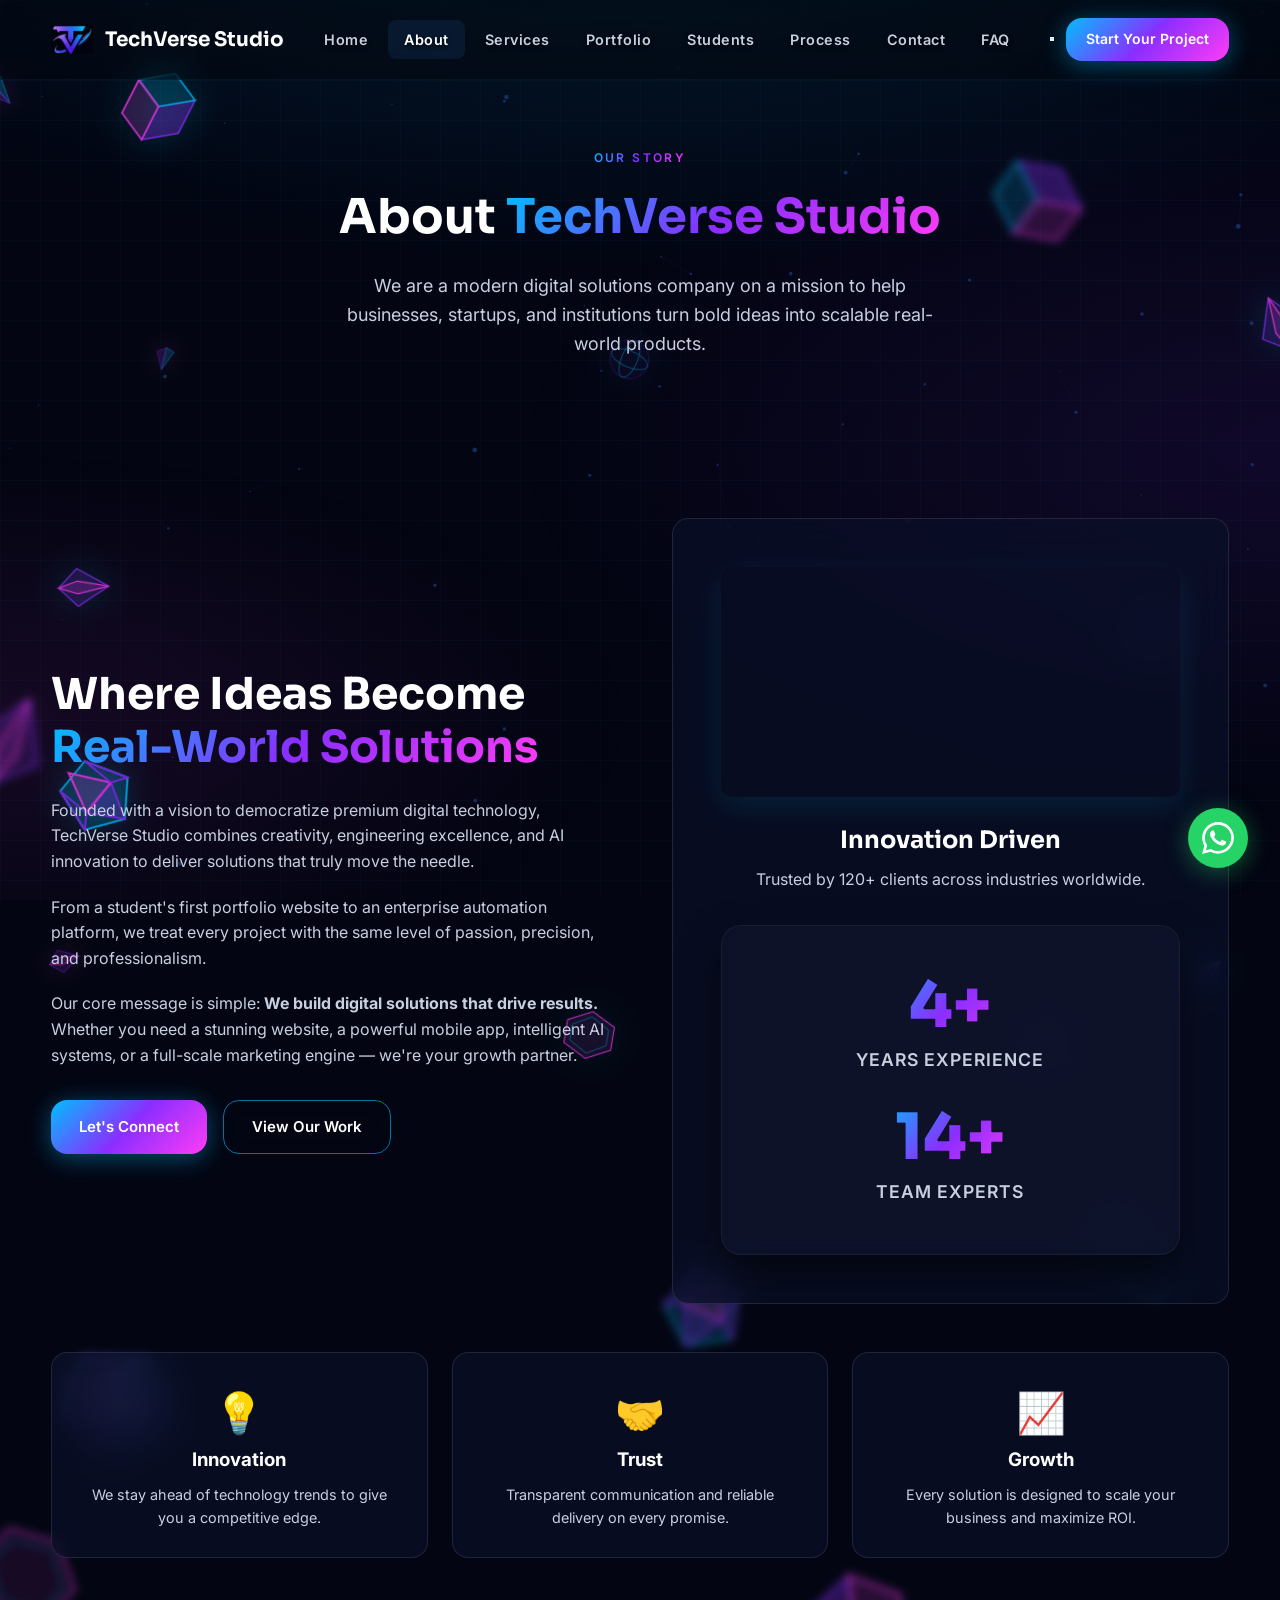
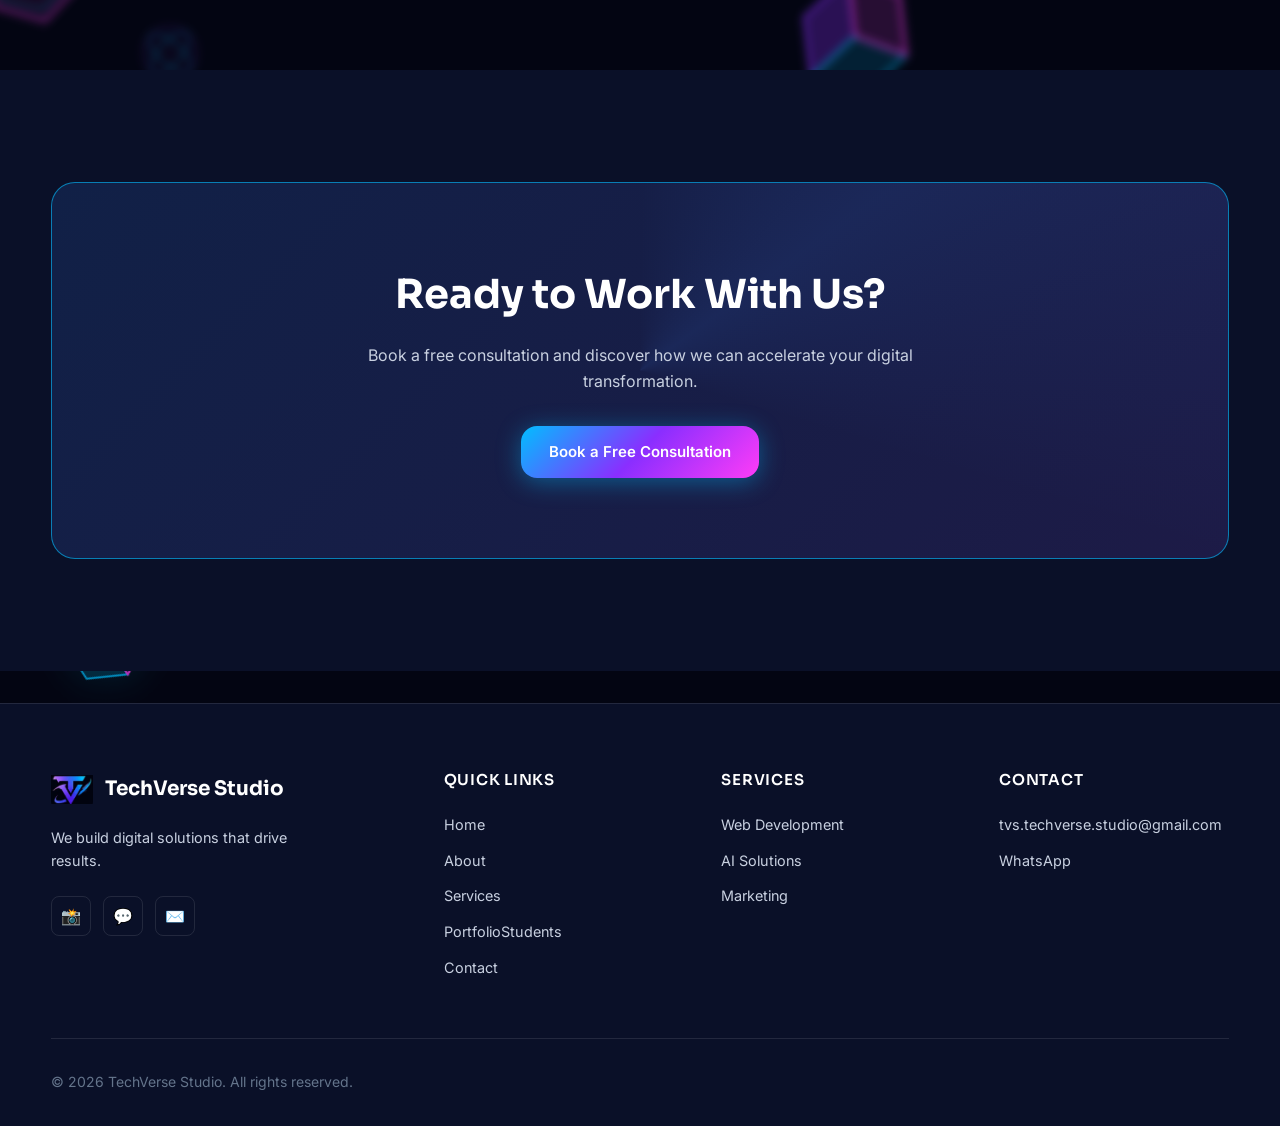
==== commit 7b7fbd9a: "Replace AI generated icons with professional scalable vector SVGs containing integrated typography" ====
--- a/about.html
+++ b/about.html
@@ -5,7 +5,7 @@
   <meta name="viewport" content="width=device-width, initial-scale=1.0">
   <meta name="description" content="About TechVerse Studio — A premium digital solutions company building web, mobile, AI, and marketing systems that drive real results.">
   <title>About Us | TechVerse Studio</title>
-  <link rel="stylesheet" href="css/style.css?v=20">
+  <link rel="stylesheet" href="css/style.css?v=21">
 </head>
 <body>
   <canvas id="particle-canvas" aria-hidden="true"></canvas>
--- a/css/style.css
+++ b/css/style.css
@@ -3136,40 +3136,17 @@
   fill: white;
 }
 
-/* Client Logo Flex Container */
-.client-logo {
-  display: flex;
-  align-items: center;
-  gap: 1.25rem;
-  padding: 0 1.5rem;
-}
-.client-logo img {
-  height: 48px;
-  width: 48px;
-  border-radius: 50%;
-  border: 1px solid rgba(255, 255, 255, 0.05);
-  object-fit: cover;
-  transition: all 0.4s cubic-bezier(0.175, 0.885, 0.32, 1.275);
-  filter: grayscale(80%) opacity(0.7);
-  box-shadow: 0 4px 10px rgba(0,0,0,0.3);
-}
-.text-logo {
-  font-family: var(--font-display);
-  font-size: 1.25rem;
-  font-weight: 700;
-  color: rgba(255, 255, 255, 0.5);
-  text-transform: uppercase;
-  letter-spacing: 1.5px;
-  white-space: nowrap;
-  transition: color 0.3s ease;
-  margin: 0;
-  padding: 0;
-}
-.marquee-item:hover .client-logo img {
-  filter: grayscale(0%) opacity(1);
-  box-shadow: 0 0 20px rgba(0, 191, 255, 0.4);
-  transform: scale(1.15) rotate(5deg);
-}
-.marquee-item:hover .text-logo {
-  color: rgba(255, 255, 255, 1);
-}
+/* Full SVG Logo Marquee */
+.full-svg-logo {
+  height: 60px;
+  width: auto;
+  opacity: 0.6;
+  filter: grayscale(100%);
+  transition: all 0.4s ease;
+  padding: 0 1rem;
+}
+.marquee-item:hover .full-svg-logo {
+  opacity: 1;
+  filter: grayscale(0%);
+  transform: scale(1.05);
+}
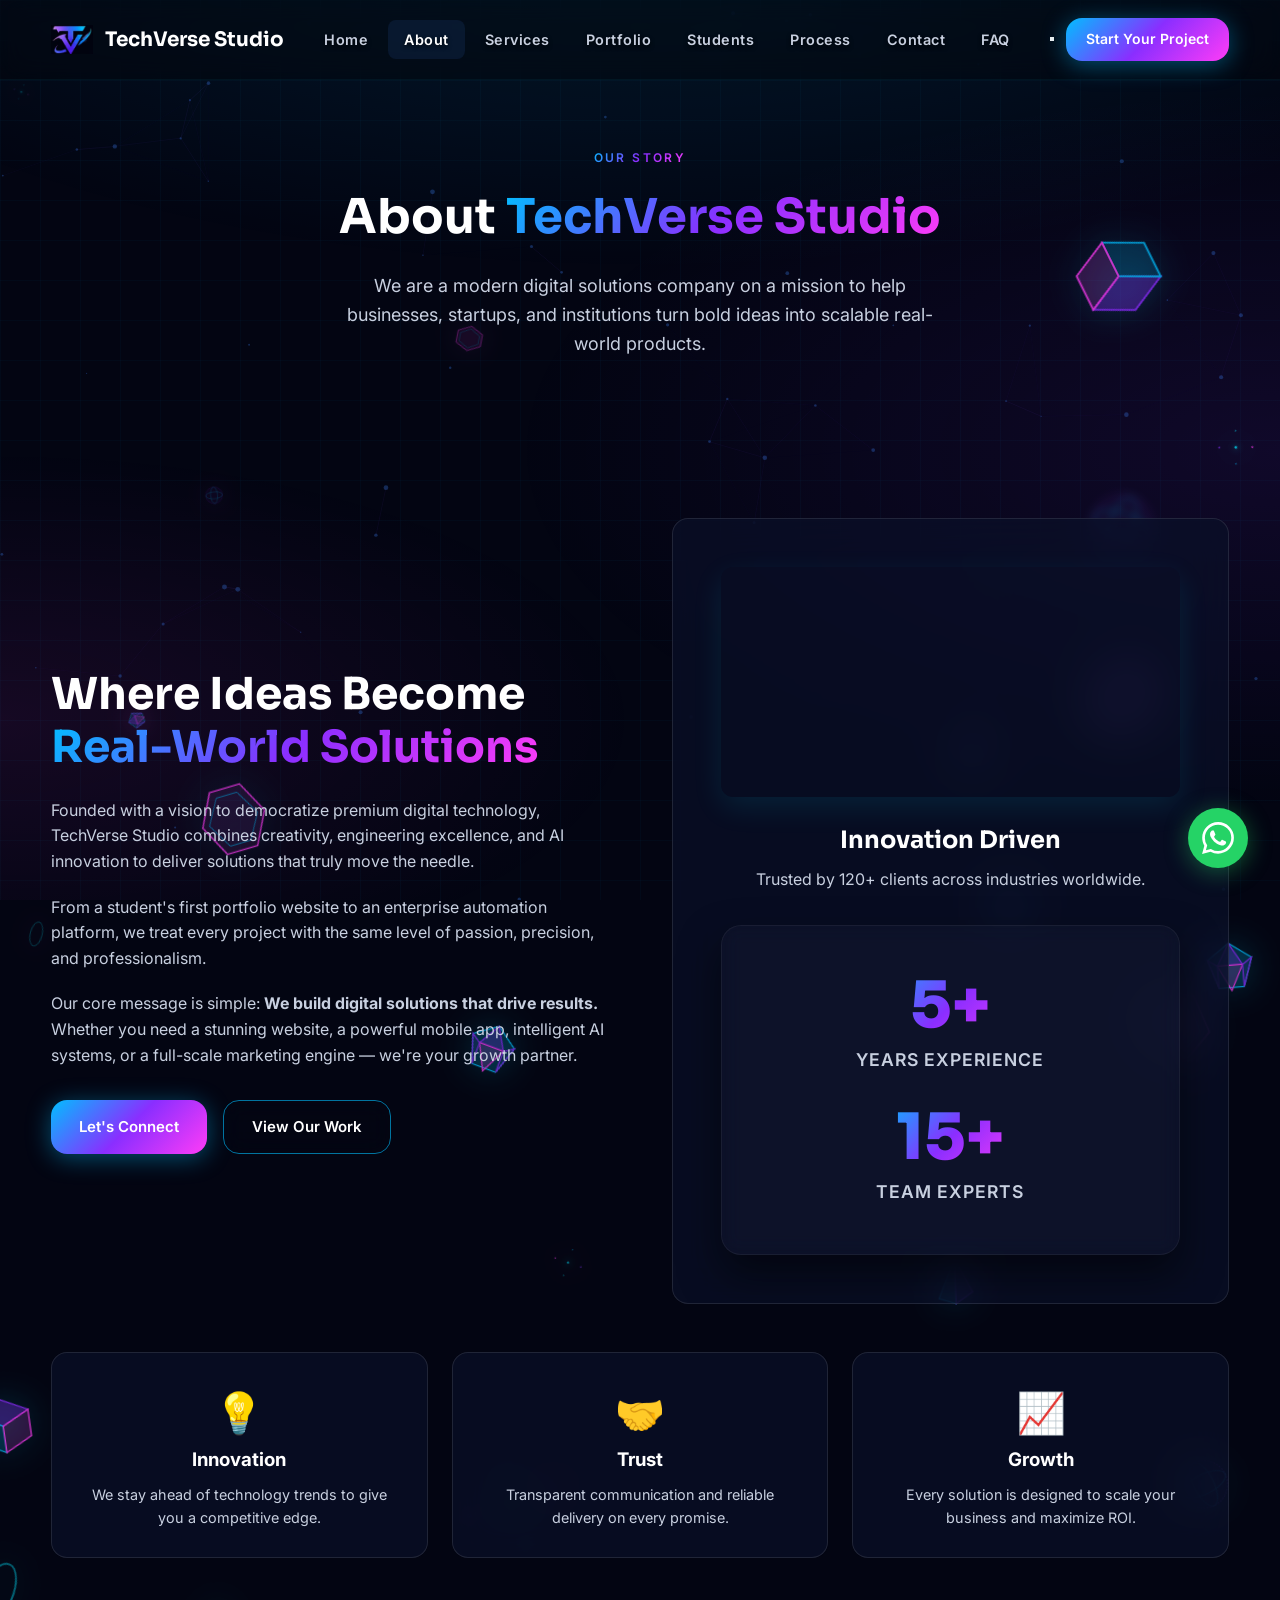
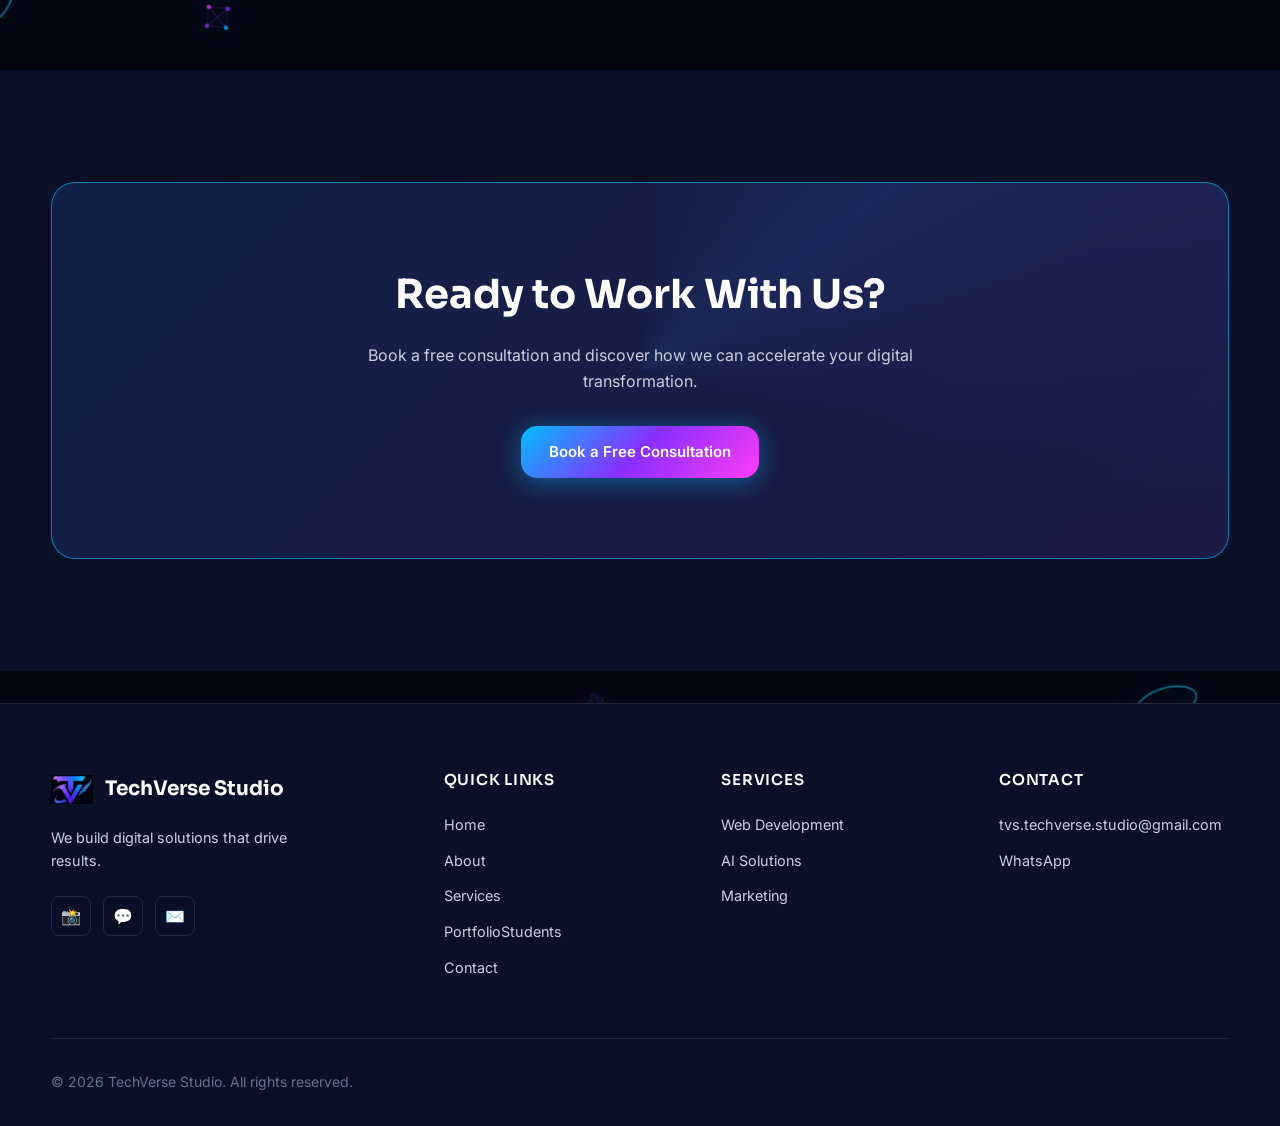
==== commit deaa8593: "Increase logo scale and text size for better readability" ====
--- a/about.html
+++ b/about.html
@@ -5,7 +5,7 @@
   <meta name="viewport" content="width=device-width, initial-scale=1.0">
   <meta name="description" content="About TechVerse Studio — A premium digital solutions company building web, mobile, AI, and marketing systems that drive real results.">
   <title>About Us | TechVerse Studio</title>
-  <link rel="stylesheet" href="css/style.css?v=21">
+  <link rel="stylesheet" href="css/style.css?v=22">
 </head>
 <body>
   <canvas id="particle-canvas" aria-hidden="true"></canvas>
--- a/css/style.css
+++ b/css/style.css
@@ -3138,12 +3138,17 @@
 
 /* Full SVG Logo Marquee */
 .full-svg-logo {
-  height: 60px;
+  height: 90px;
   width: auto;
-  opacity: 0.6;
-  filter: grayscale(100%);
-  transition: all 0.4s ease;
-  padding: 0 1rem;
+  opacity: 0.8;
+  filter: grayscale(50%);
+  transition: all 0.4s cubic-bezier(0.175, 0.885, 0.32, 1.275);
+  padding: 0 1.5rem;
+}
+.marquee-item:hover .full-svg-logo {
+  opacity: 1;
+  filter: grayscale(0%);
+  transform: scale(1.12);
 }
 .marquee-item:hover .full-svg-logo {
   opacity: 1;
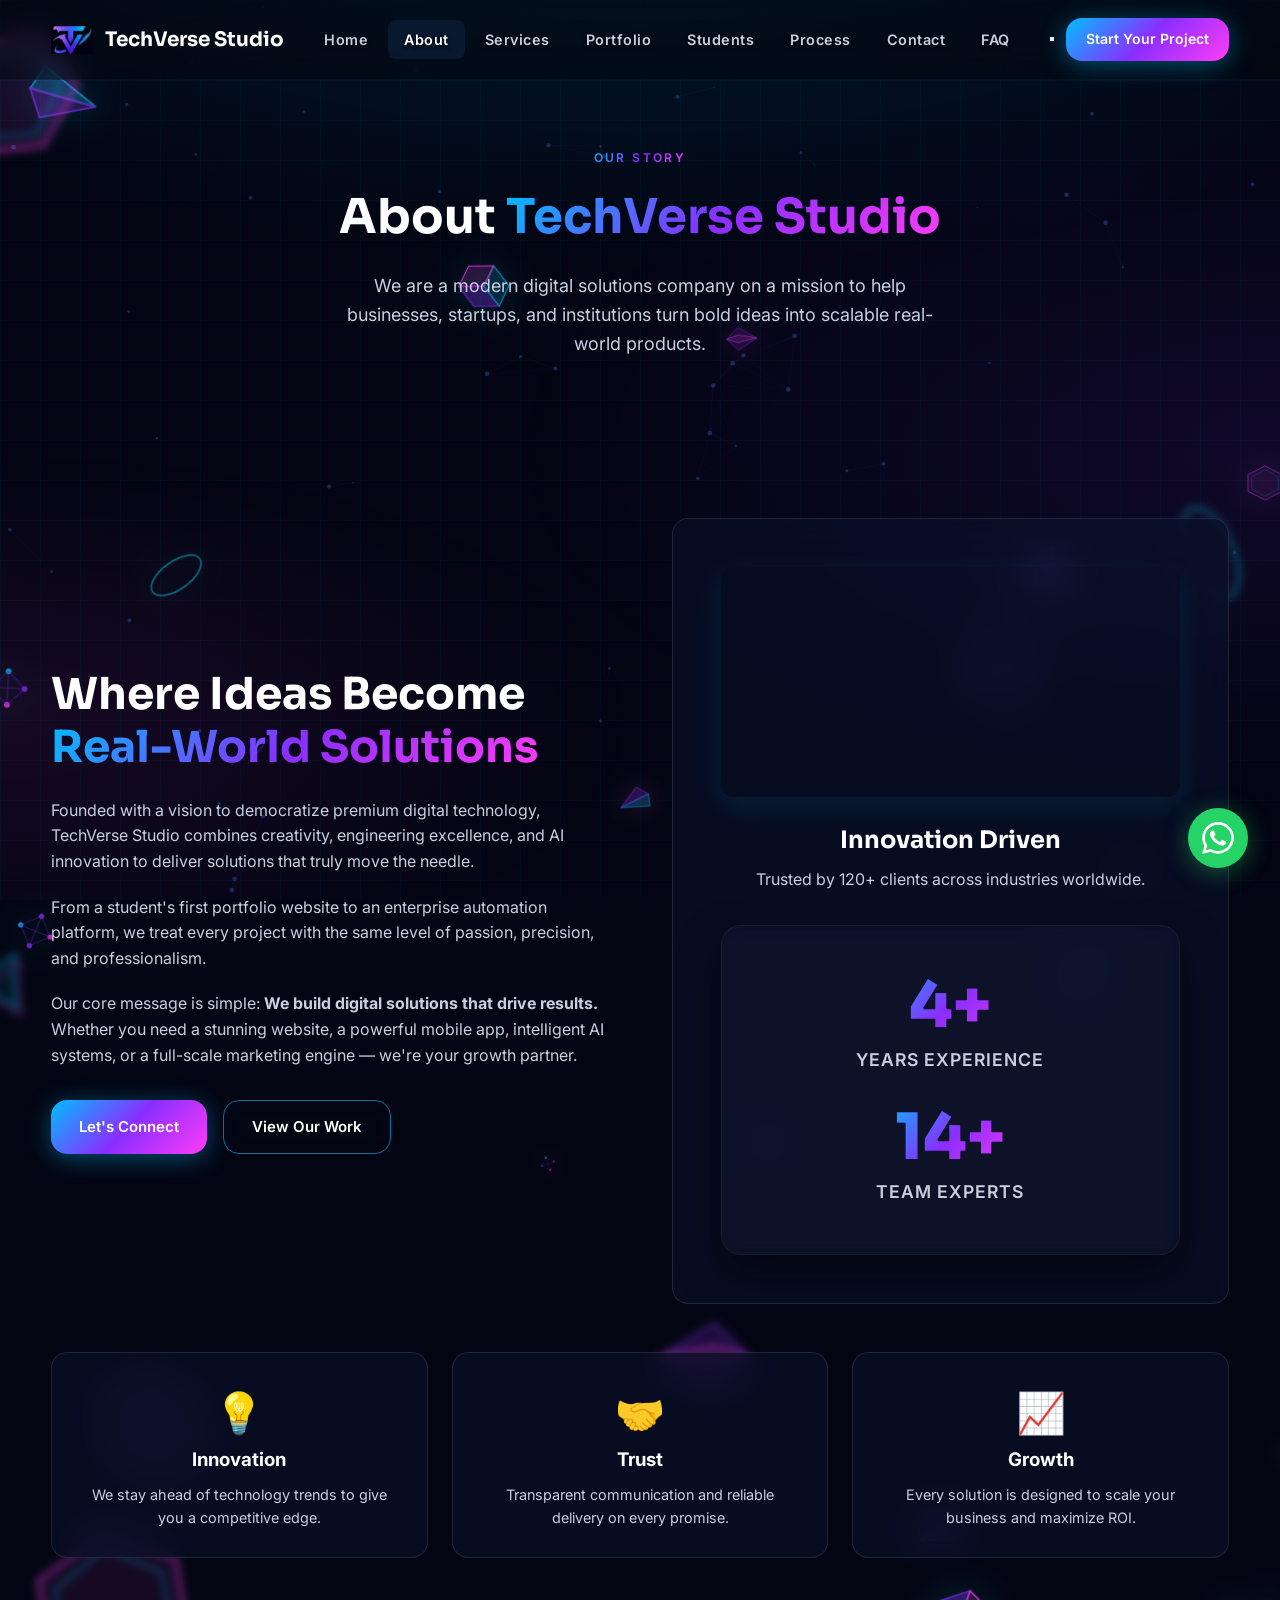
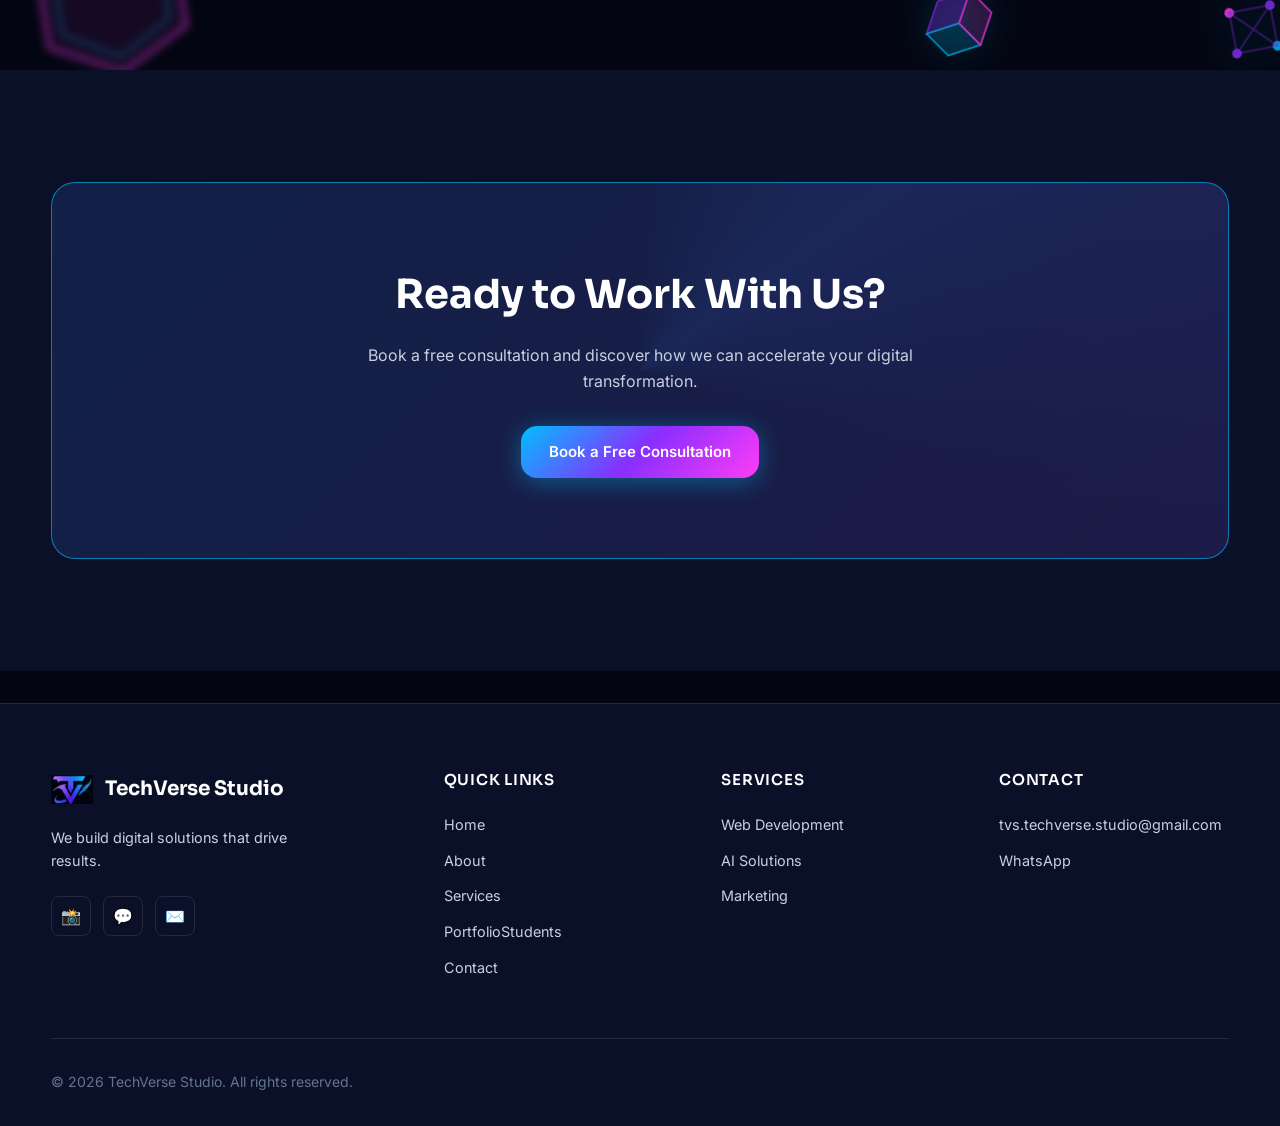
==== commit a001c8e3: "Change SVG logos to a 2-line stacked text layout for massive scaling and maximum legibility" ====
--- a/about.html
+++ b/about.html
@@ -5,7 +5,7 @@
   <meta name="viewport" content="width=device-width, initial-scale=1.0">
   <meta name="description" content="About TechVerse Studio — A premium digital solutions company building web, mobile, AI, and marketing systems that drive real results.">
   <title>About Us | TechVerse Studio</title>
-  <link rel="stylesheet" href="css/style.css?v=22">
+  <link rel="stylesheet" href="css/style.css?v=23">
 </head>
 <body>
   <canvas id="particle-canvas" aria-hidden="true"></canvas>
--- a/css/style.css
+++ b/css/style.css
@@ -3138,7 +3138,7 @@
 
 /* Full SVG Logo Marquee */
 .full-svg-logo {
-  height: 90px;
+  height: 110px;
   width: auto;
   opacity: 0.8;
   filter: grayscale(50%);
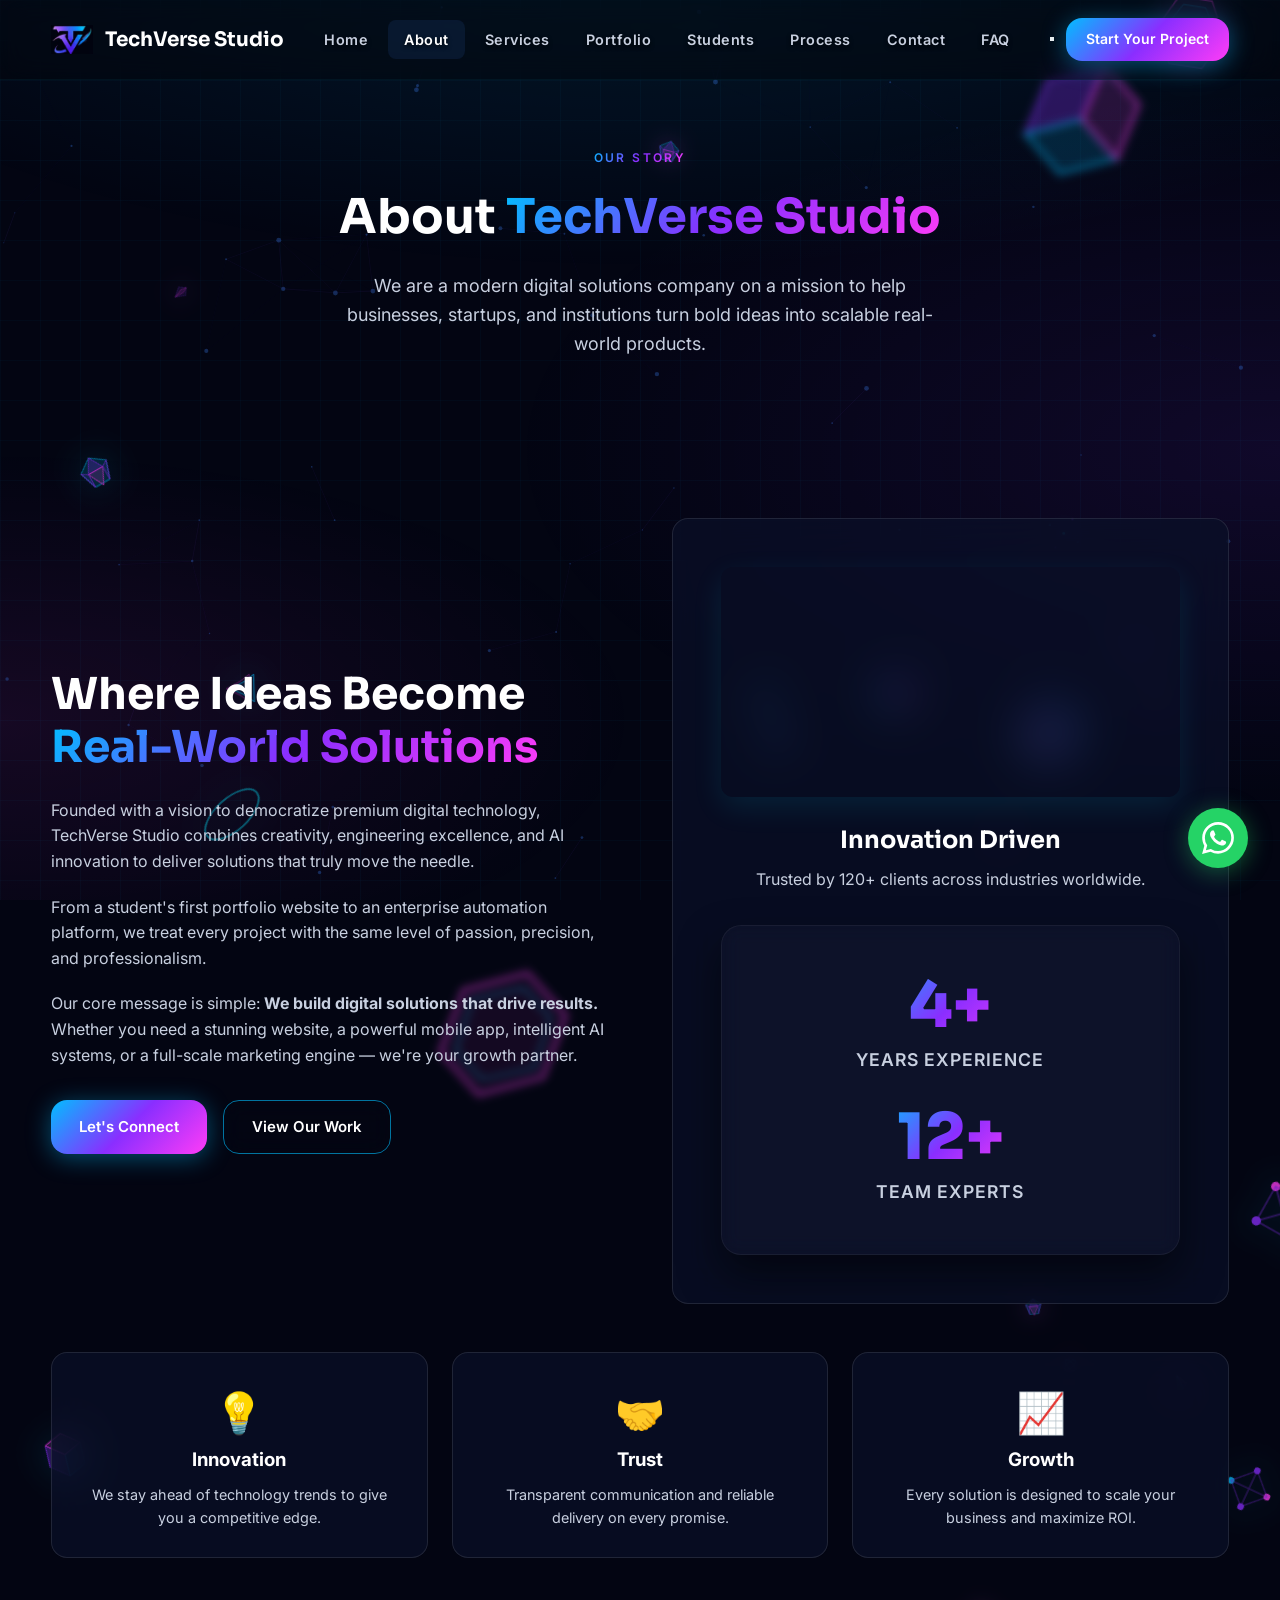
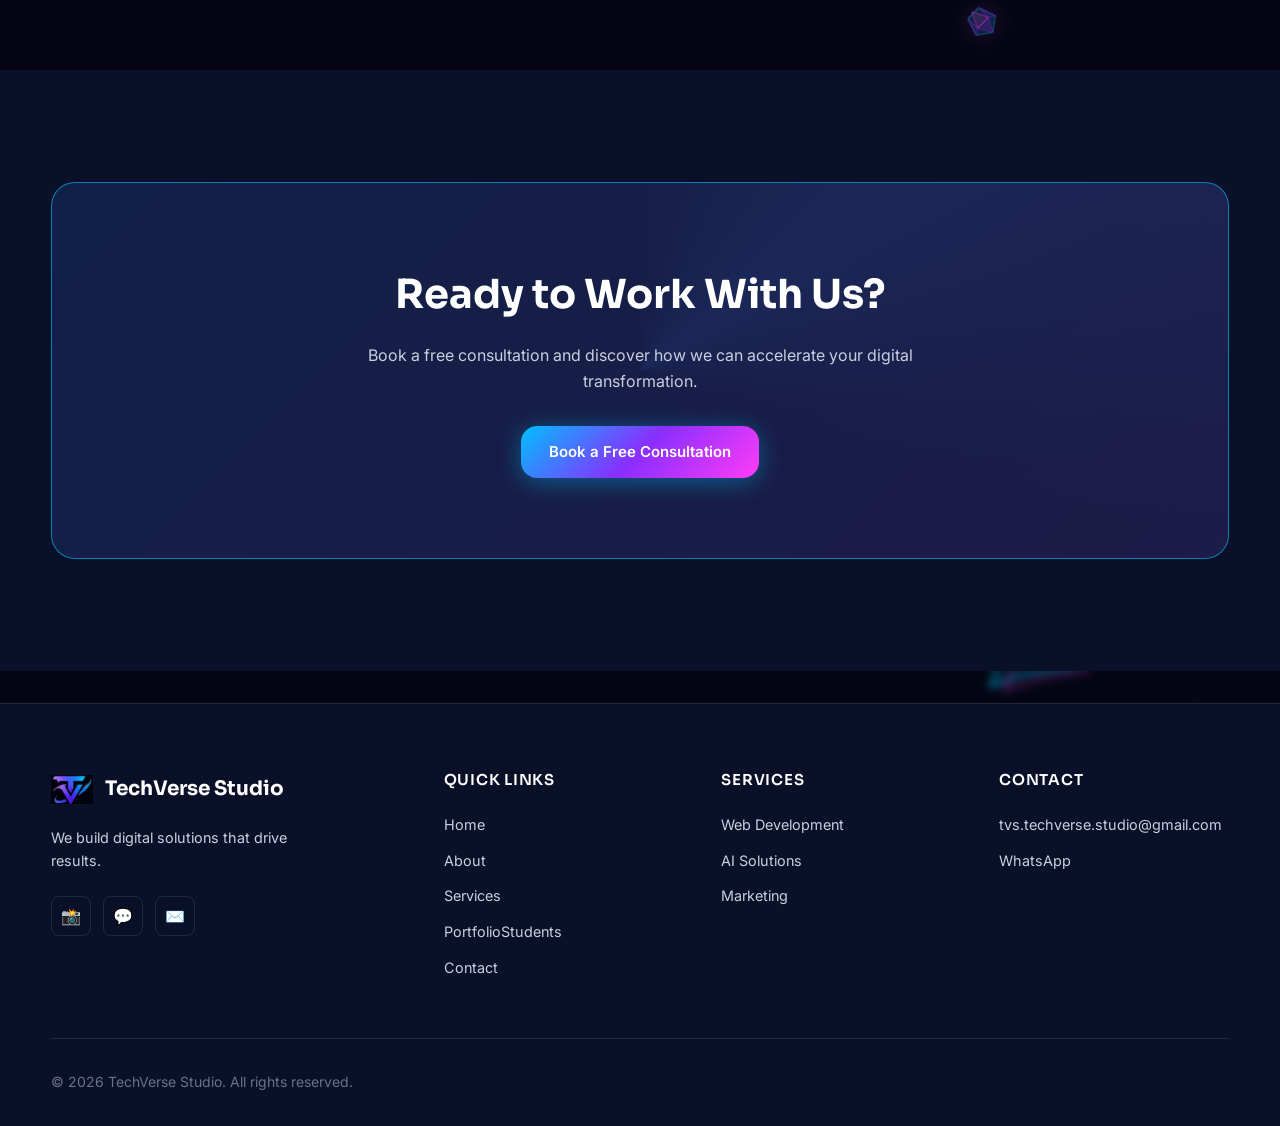
==== commit 99df4e99: "Bump SVG logos display height to massive 148px based on user preference" ====
--- a/about.html
+++ b/about.html
@@ -5,7 +5,7 @@
   <meta name="viewport" content="width=device-width, initial-scale=1.0">
   <meta name="description" content="About TechVerse Studio — A premium digital solutions company building web, mobile, AI, and marketing systems that drive real results.">
   <title>About Us | TechVerse Studio</title>
-  <link rel="stylesheet" href="css/style.css?v=23">
+  <link rel="stylesheet" href="css/style.css?v=24">
 </head>
 <body>
   <canvas id="particle-canvas" aria-hidden="true"></canvas>
--- a/css/style.css
+++ b/css/style.css
@@ -3138,7 +3138,7 @@
 
 /* Full SVG Logo Marquee */
 .full-svg-logo {
-  height: 110px;
+  height: 148px;
   width: auto;
   opacity: 0.8;
   filter: grayscale(50%);
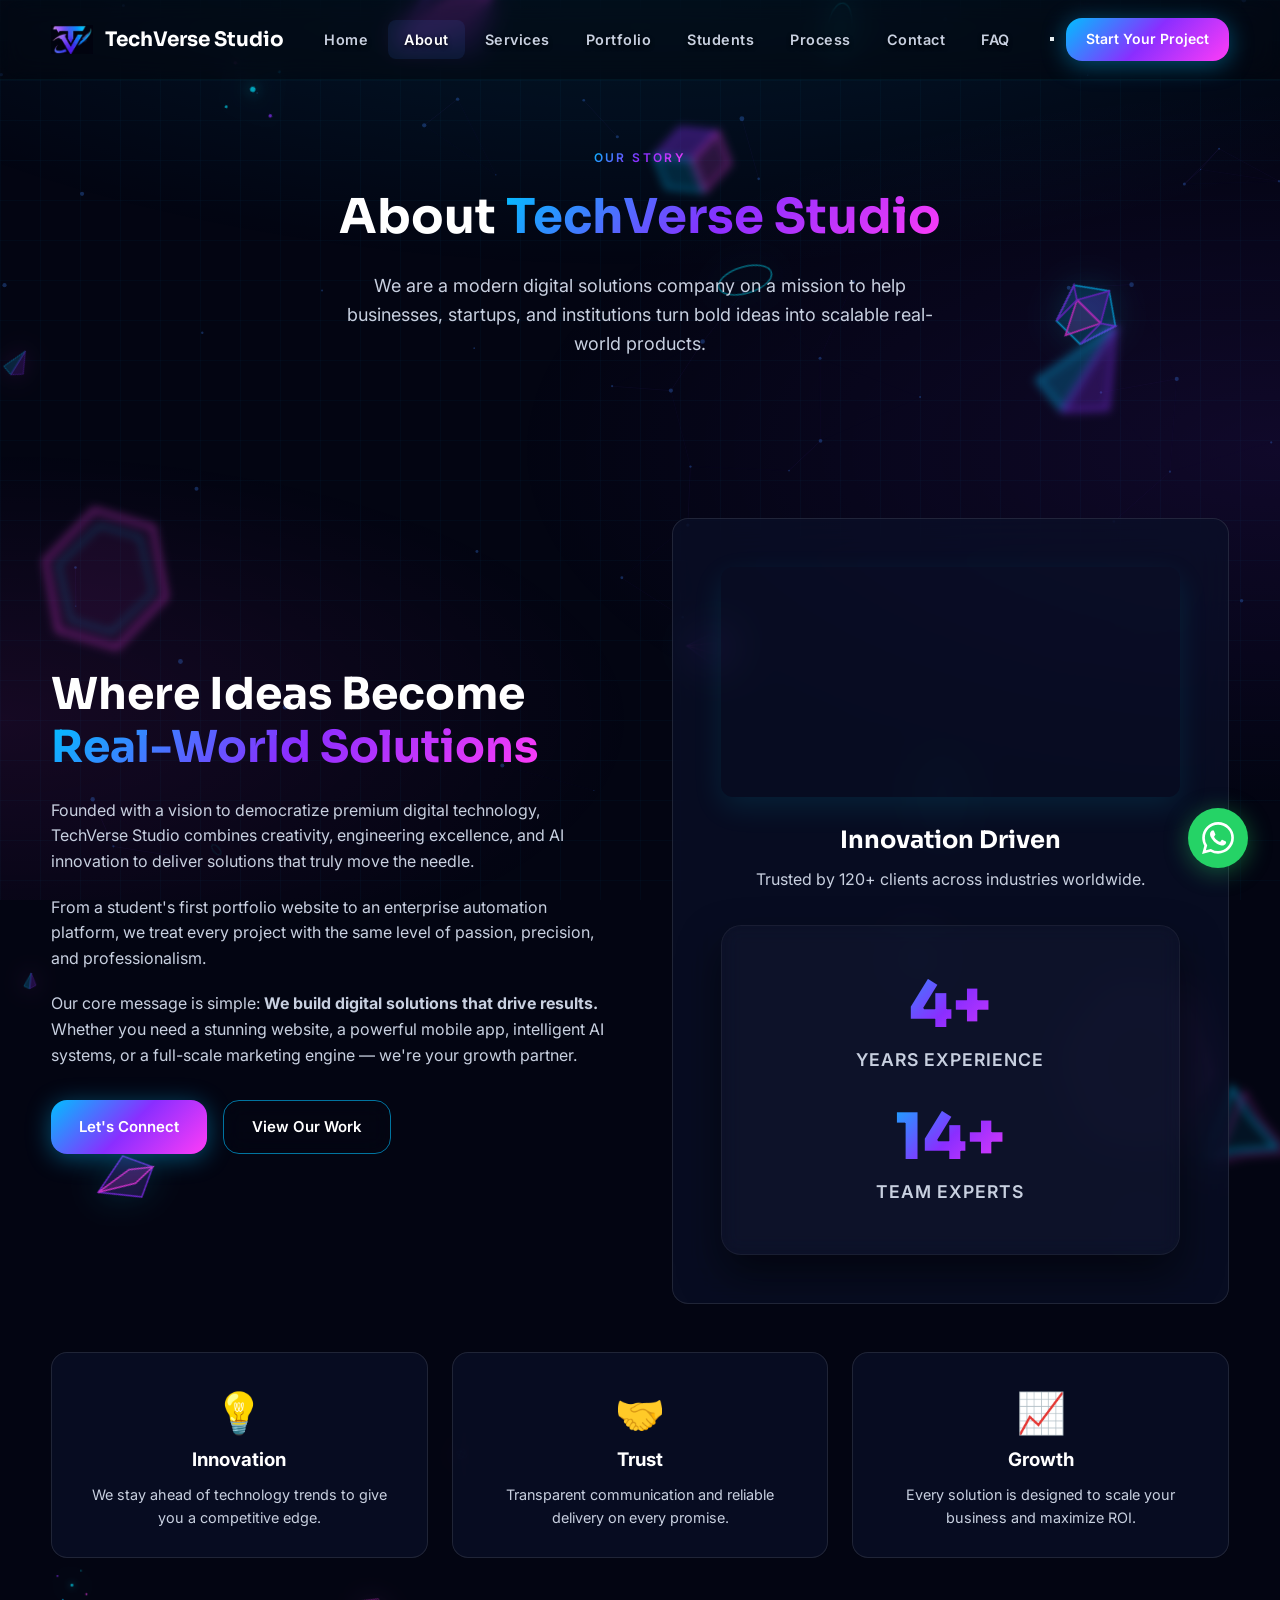
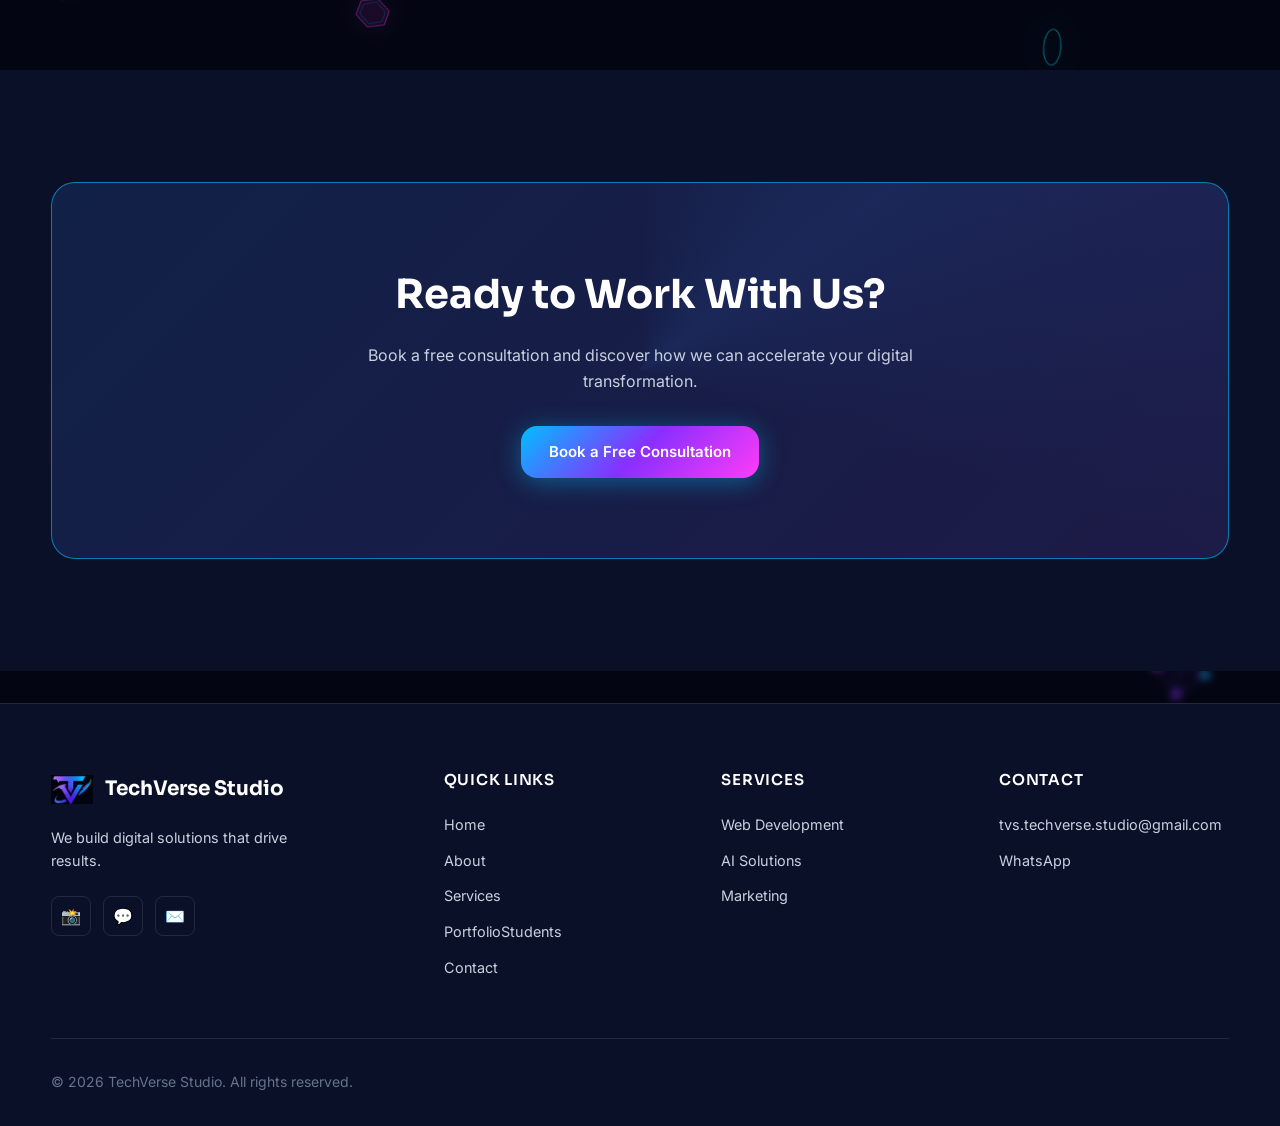
==== commit 03a5c0f3: "Bump SVG logos display height to 164px based on user preference" ====
--- a/about.html
+++ b/about.html
@@ -5,7 +5,7 @@
   <meta name="viewport" content="width=device-width, initial-scale=1.0">
   <meta name="description" content="About TechVerse Studio — A premium digital solutions company building web, mobile, AI, and marketing systems that drive real results.">
   <title>About Us | TechVerse Studio</title>
-  <link rel="stylesheet" href="css/style.css?v=24">
+  <link rel="stylesheet" href="css/style.css?v=25">
 </head>
 <body>
   <canvas id="particle-canvas" aria-hidden="true"></canvas>
--- a/css/style.css
+++ b/css/style.css
@@ -3138,7 +3138,7 @@
 
 /* Full SVG Logo Marquee */
 .full-svg-logo {
-  height: 148px;
+  height: 164px;
   width: auto;
   opacity: 0.8;
   filter: grayscale(50%);
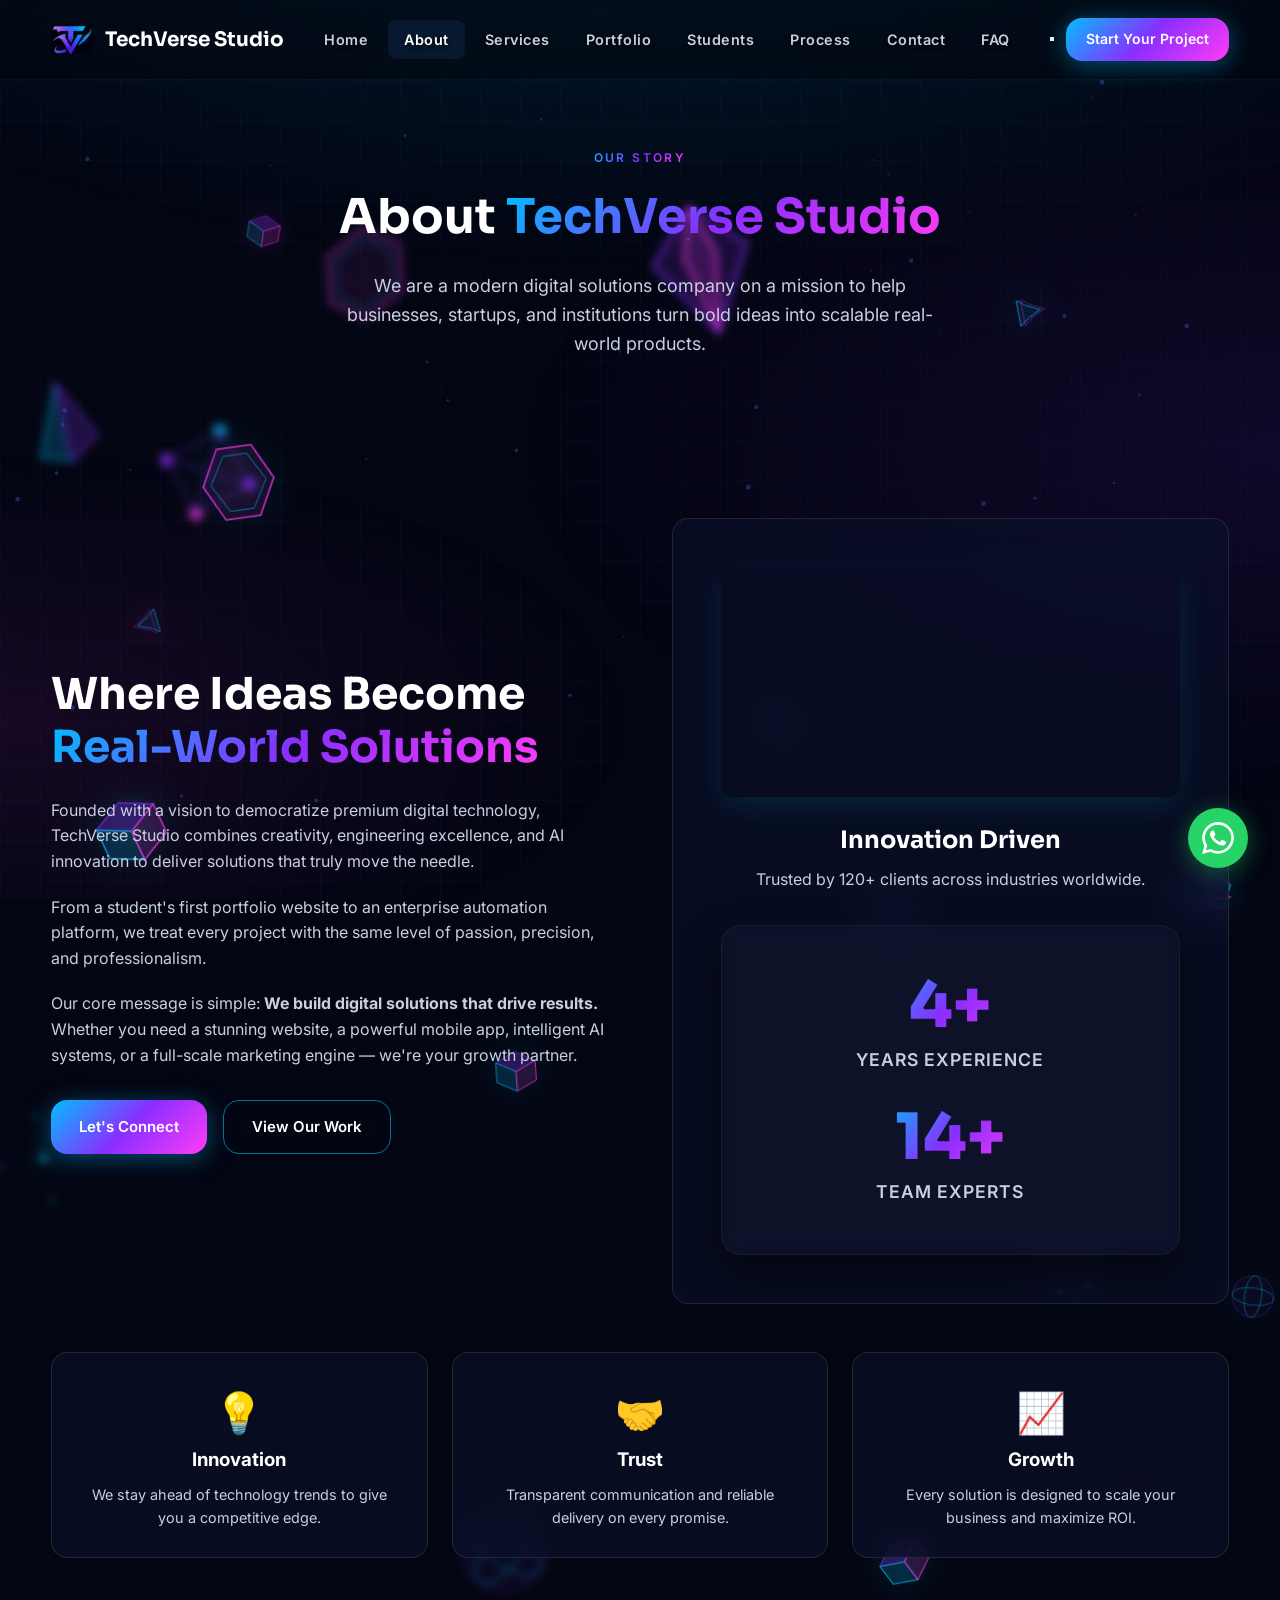
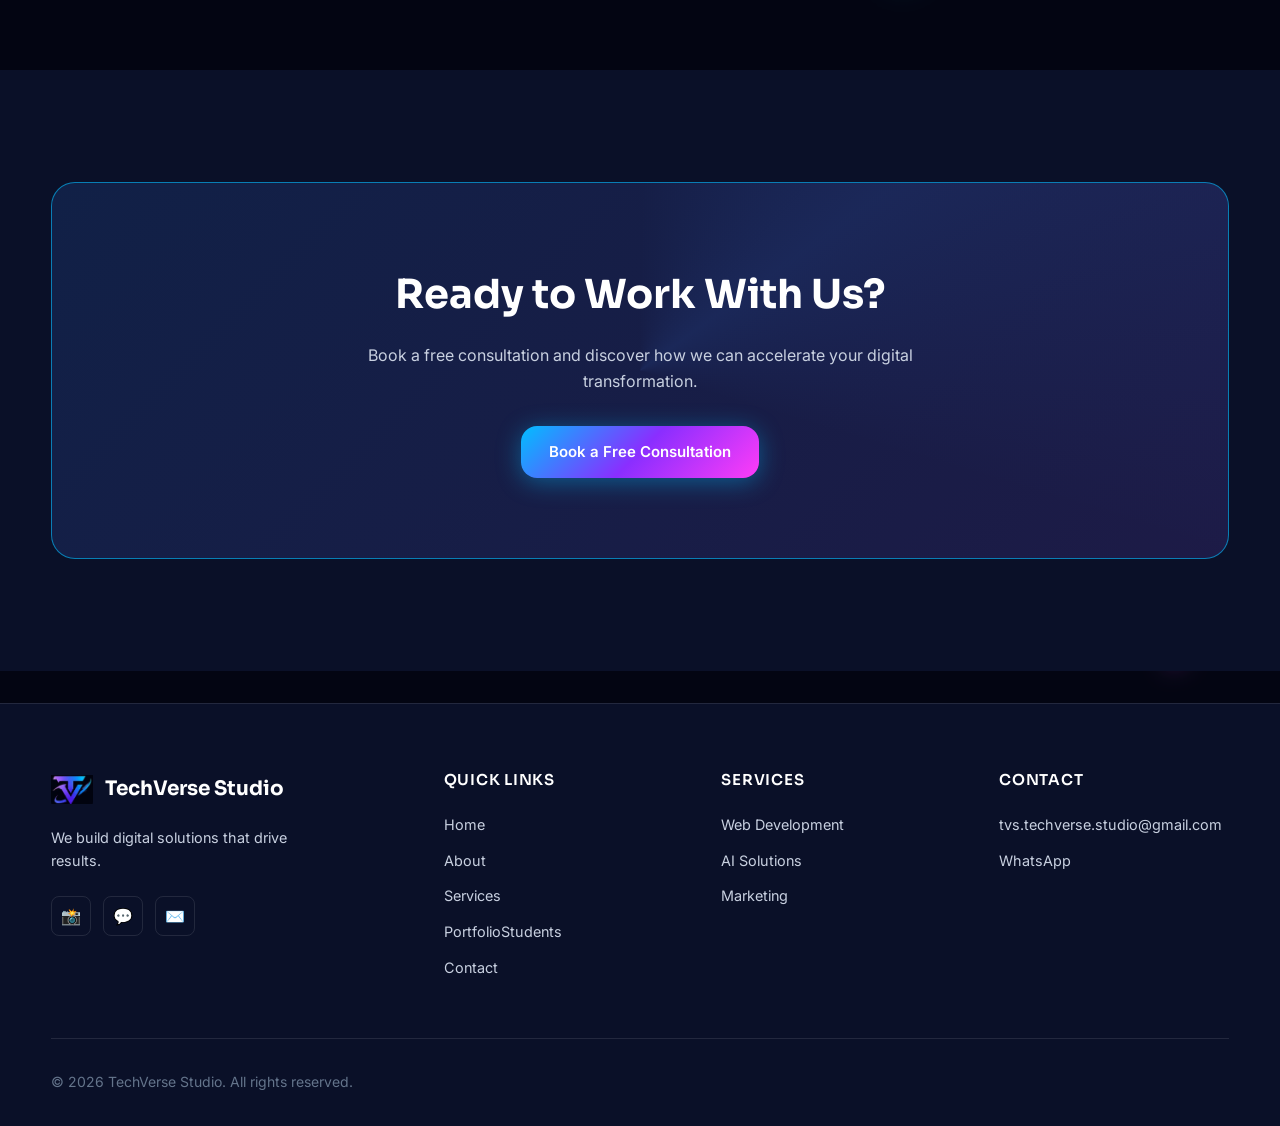
==== commit 78219eae: "Bump SVG logos display height to 180px" ====
--- a/about.html
+++ b/about.html
@@ -5,7 +5,7 @@
   <meta name="viewport" content="width=device-width, initial-scale=1.0">
   <meta name="description" content="About TechVerse Studio — A premium digital solutions company building web, mobile, AI, and marketing systems that drive real results.">
   <title>About Us | TechVerse Studio</title>
-  <link rel="stylesheet" href="css/style.css?v=25">
+  <link rel="stylesheet" href="css/style.css?v=26">
 </head>
 <body>
   <canvas id="particle-canvas" aria-hidden="true"></canvas>
--- a/css/style.css
+++ b/css/style.css
@@ -3138,7 +3138,7 @@
 
 /* Full SVG Logo Marquee */
 .full-svg-logo {
-  height: 164px;
+  height: 180px;
   width: auto;
   opacity: 0.8;
   filter: grayscale(50%);
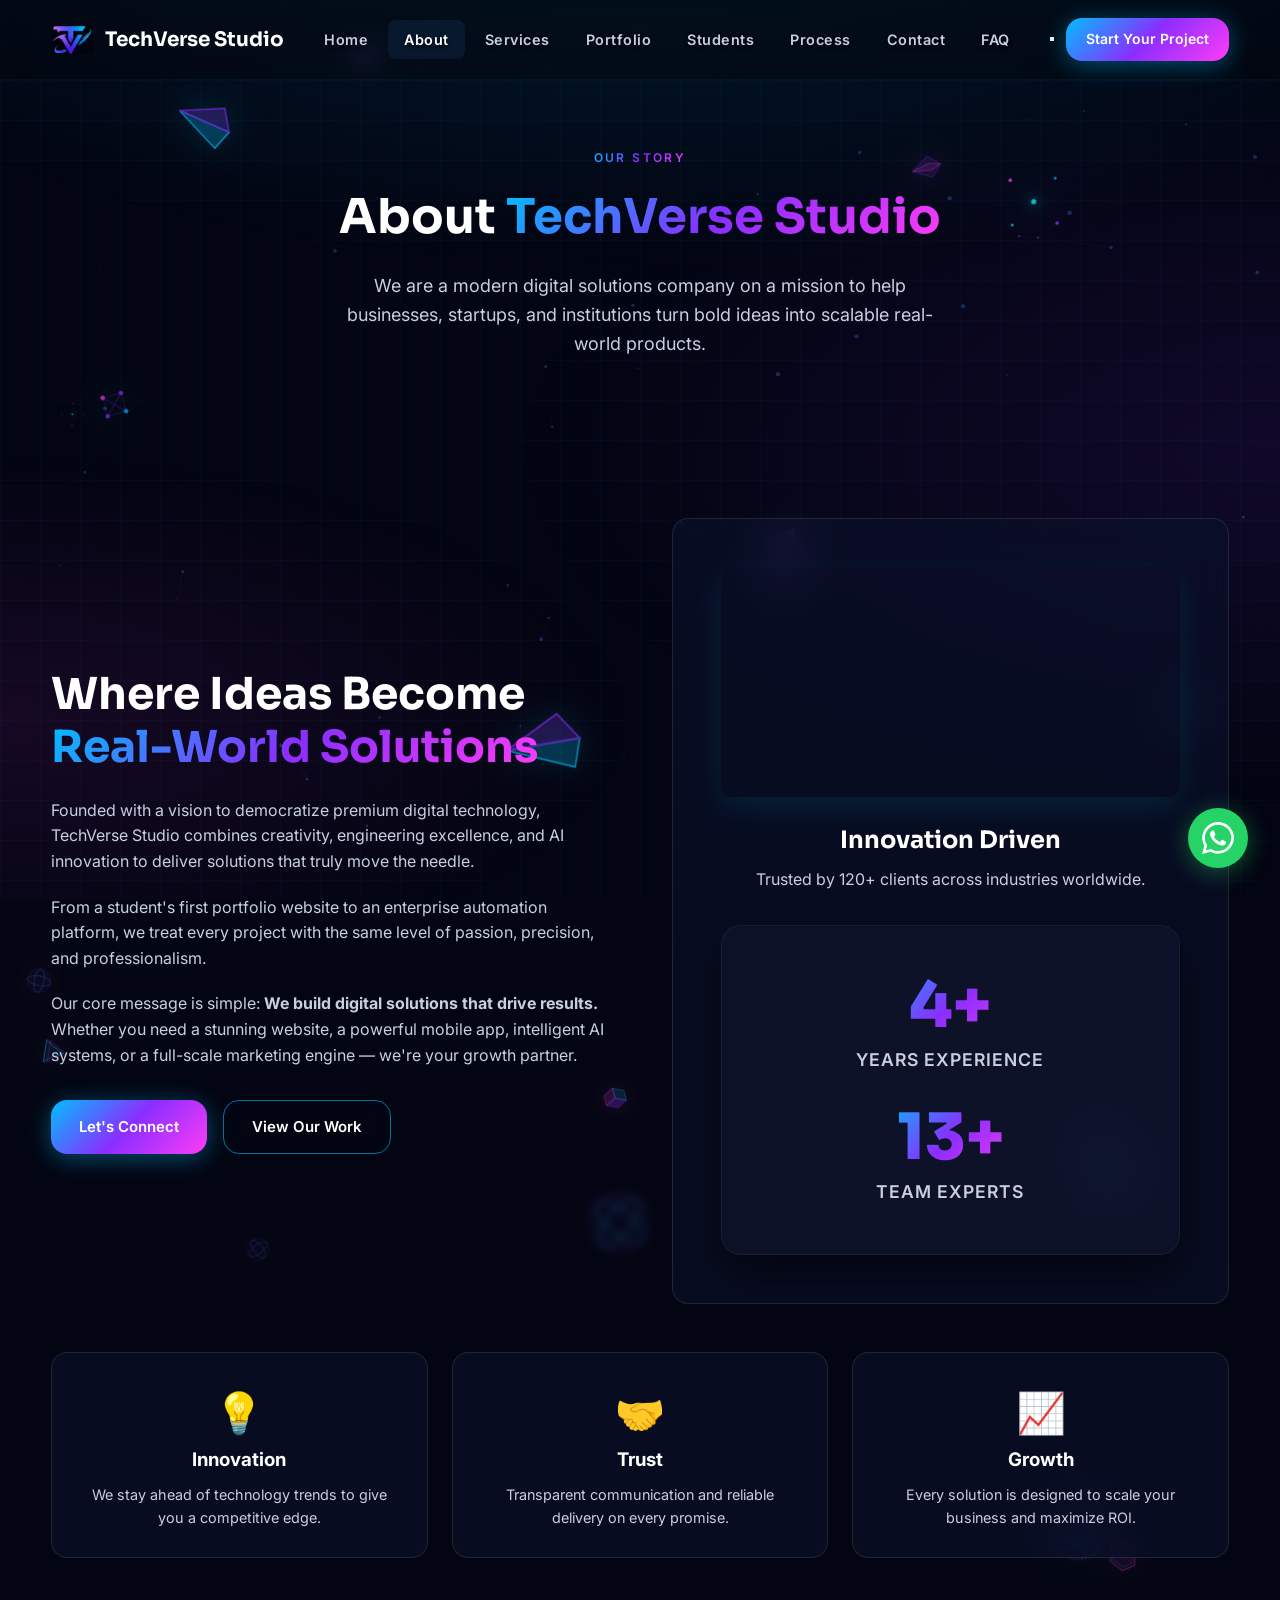
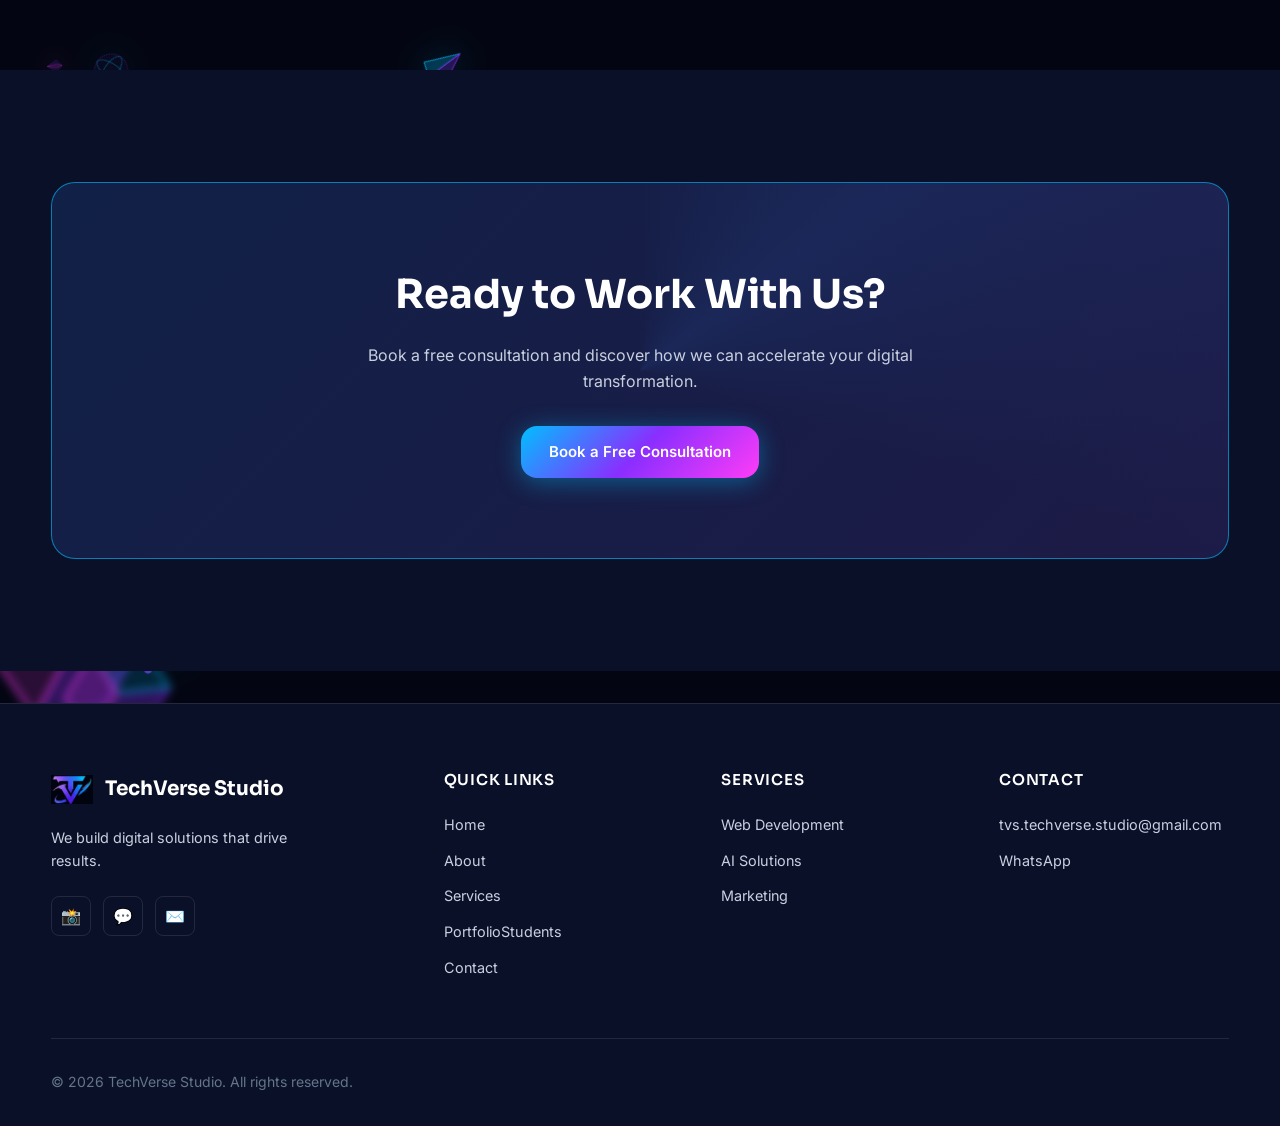
==== commit b0f45527: "Fix media loading: implement lazy loading and sequential background preloader" ====
--- a/about.html
+++ b/about.html
@@ -52,7 +52,7 @@
           <div class="about-visual reveal">
             <div class="glass-card">
               <div style="margin-bottom:1.5rem; border-radius: 12px; overflow: hidden; box-shadow: 0 10px 30px rgba(0, 229, 255, 0.1);">
-                <video src="assets/videos/about-video.mp4" autoplay playsinline style="width: 100%; display: block;"></video>
+                <video data-src="assets/videos/about-video.mp4" playsinline style="width: 100%; display: block;"></video>
               </div>
               <h3 style="font-family:var(--font-display);font-size:1.5rem;margin-bottom:0.5rem;">Innovation Driven</h3>
               <p style="color:var(--text-secondary);">Trusted by 120+ clients across industries worldwide.</p>
